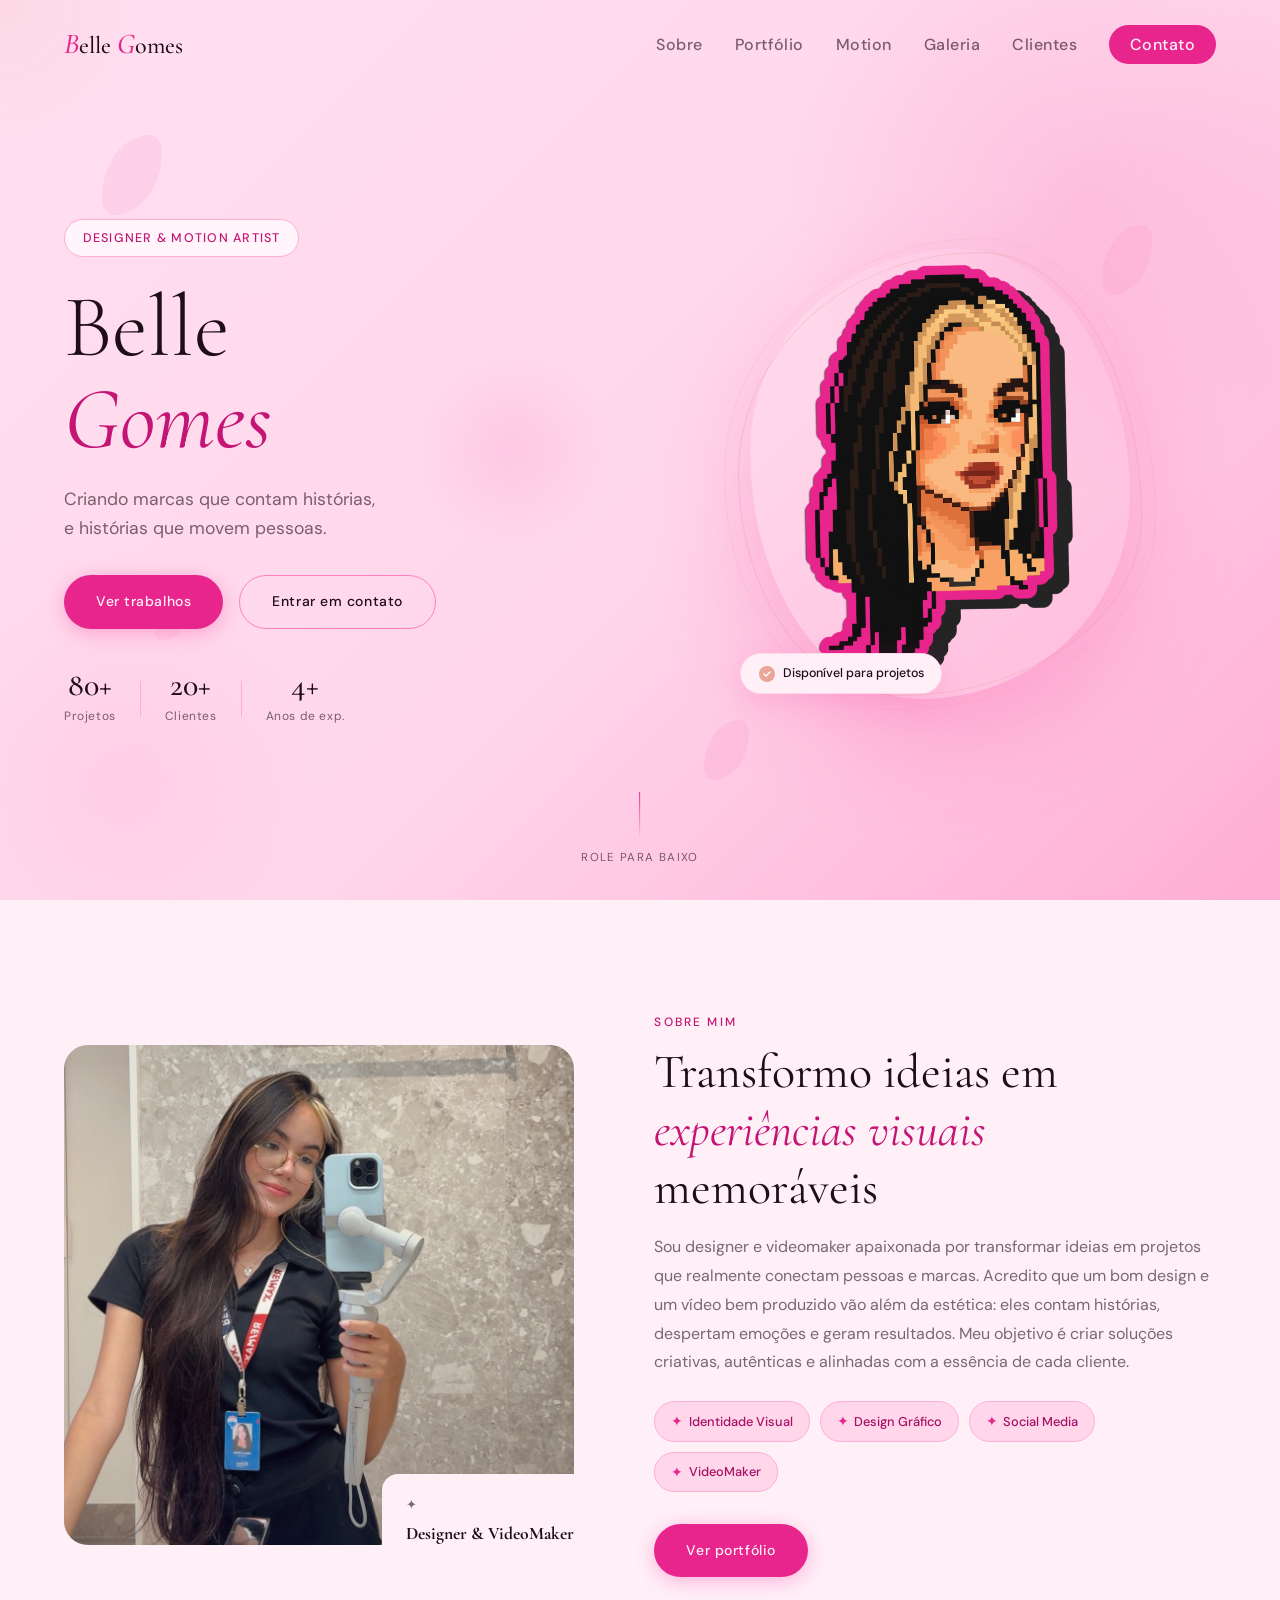
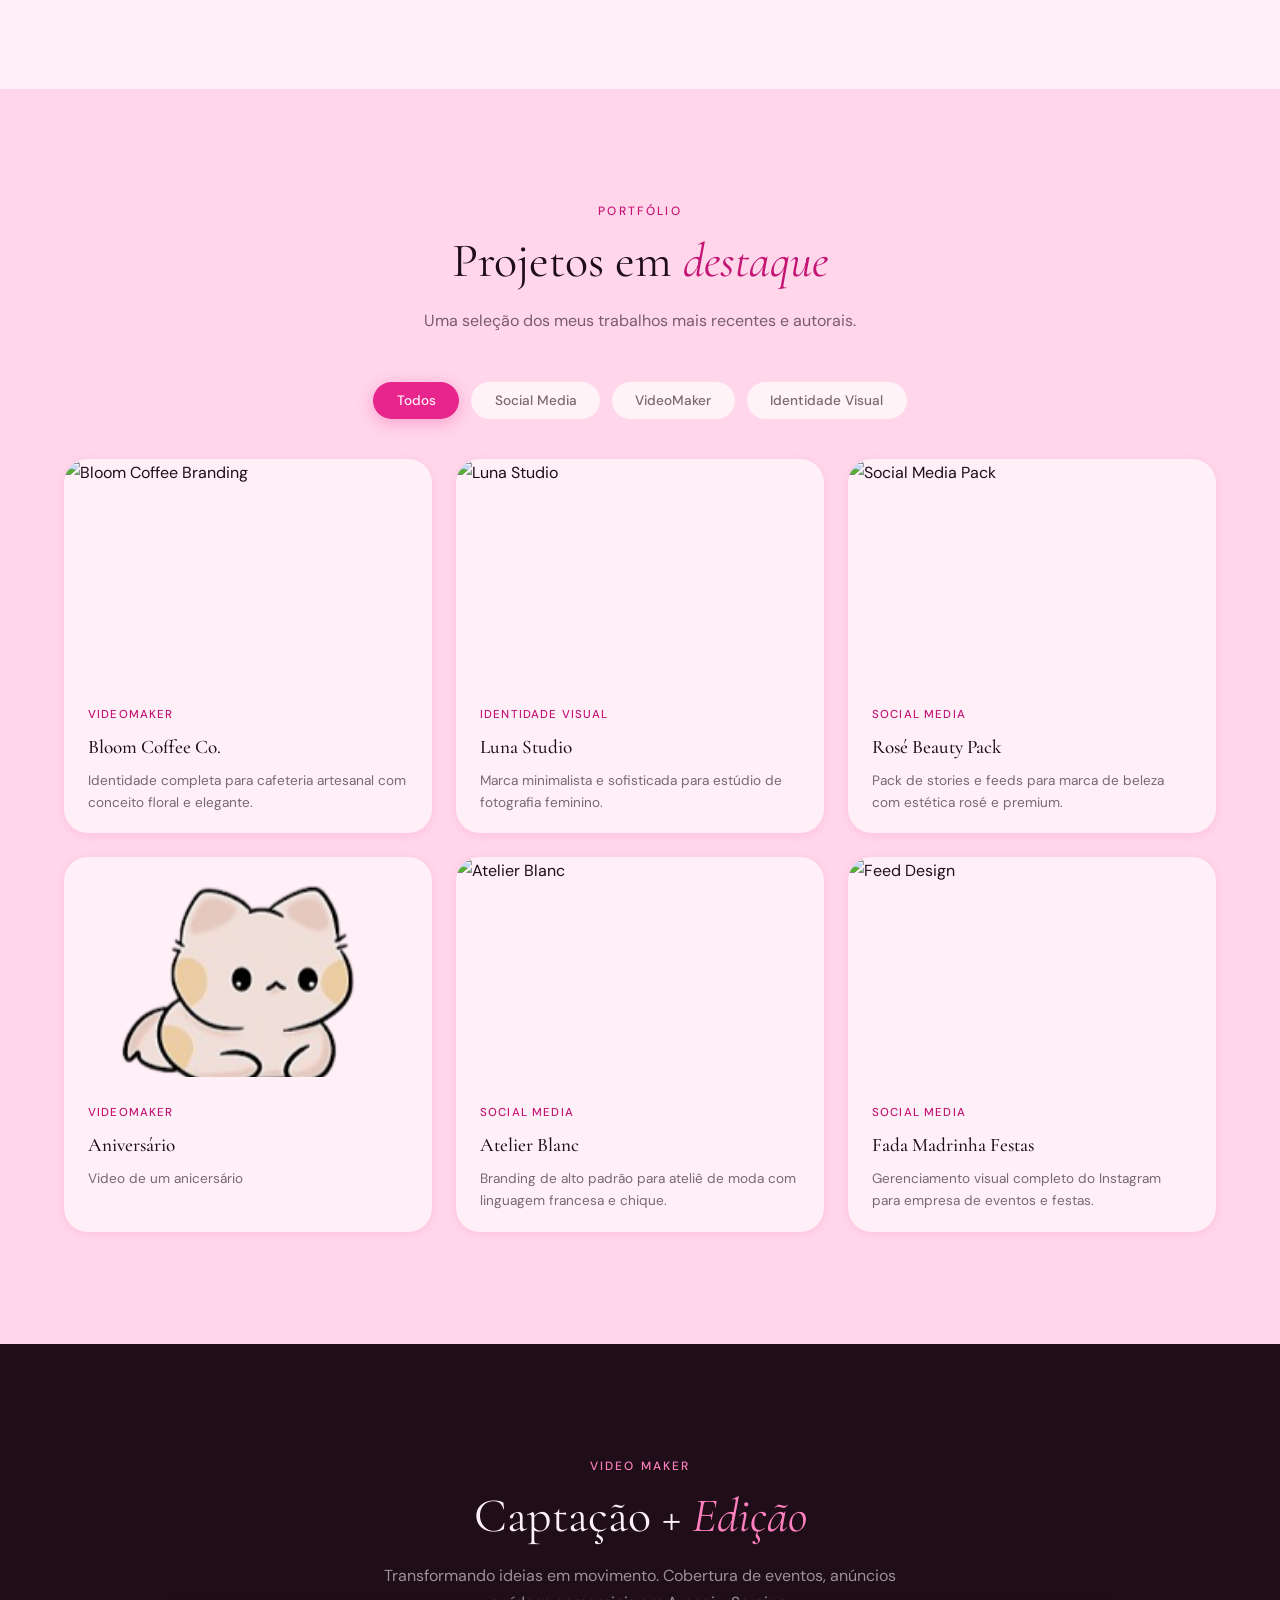
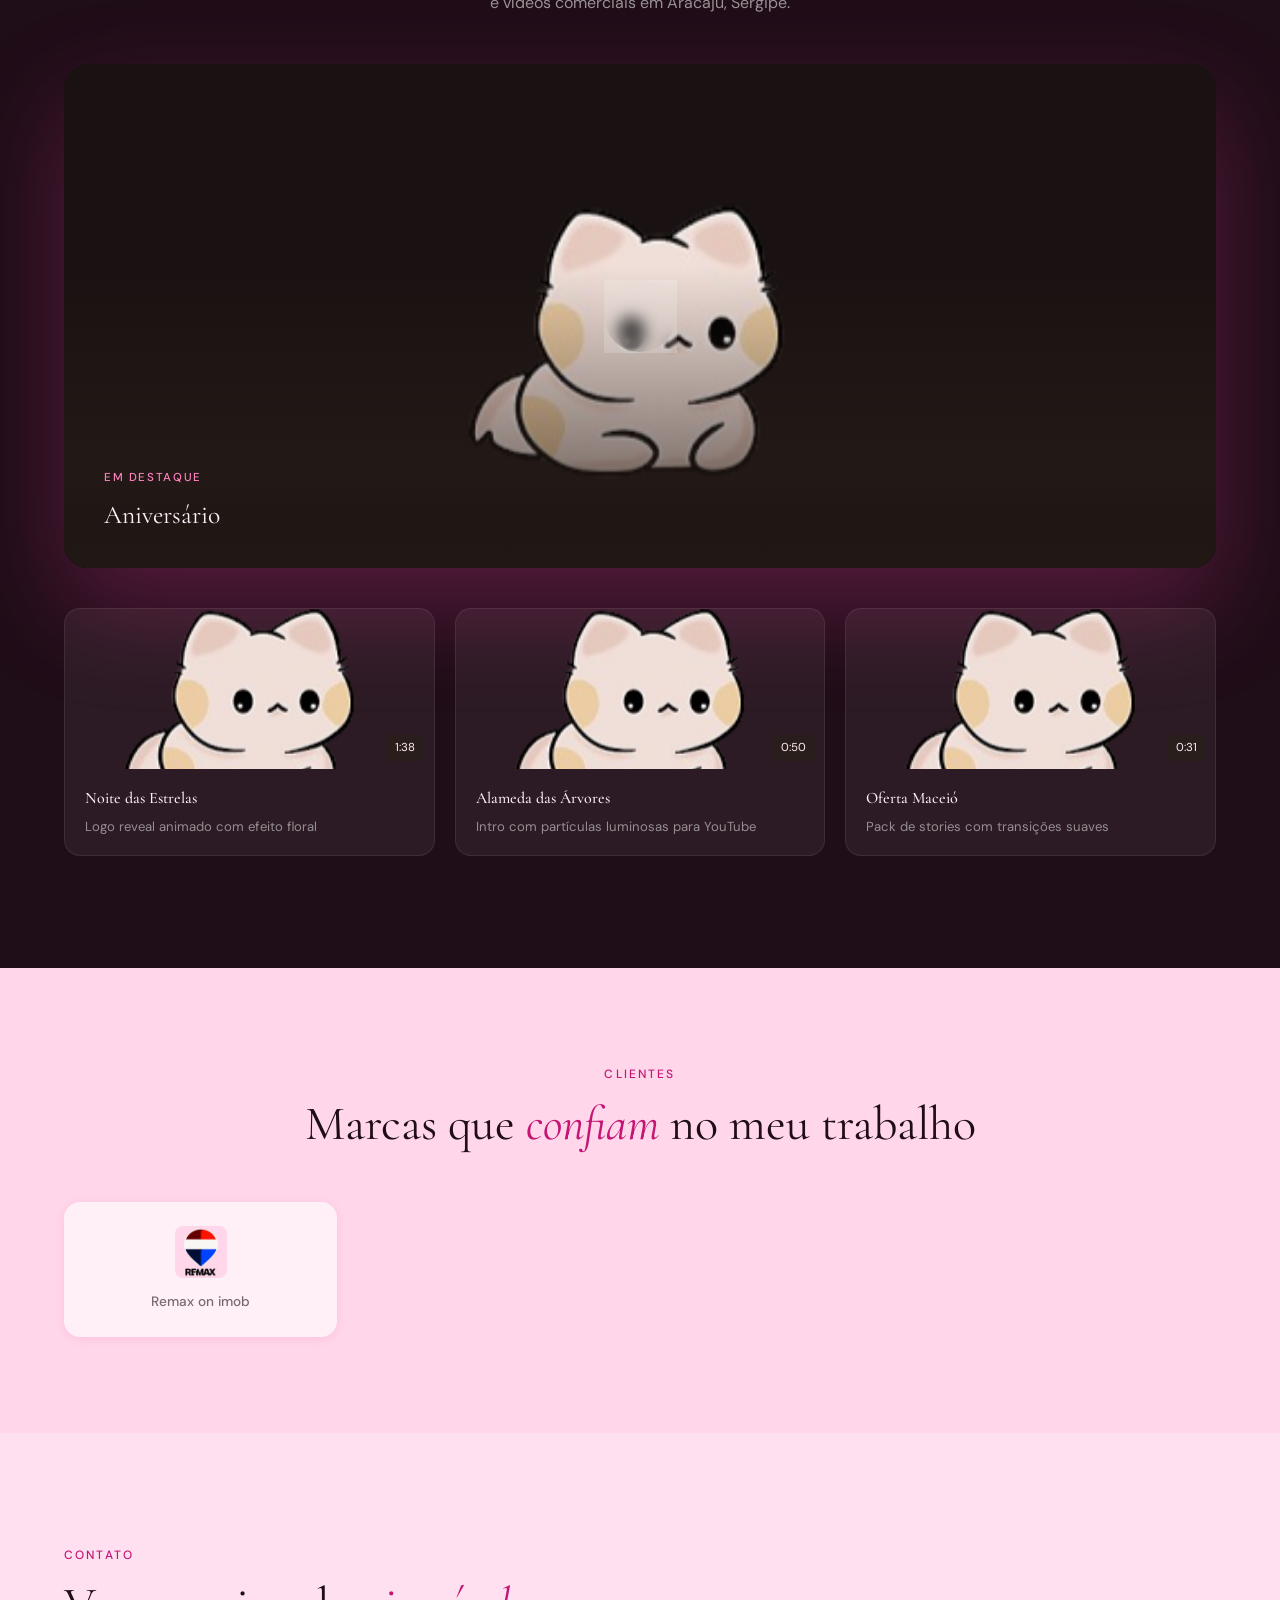
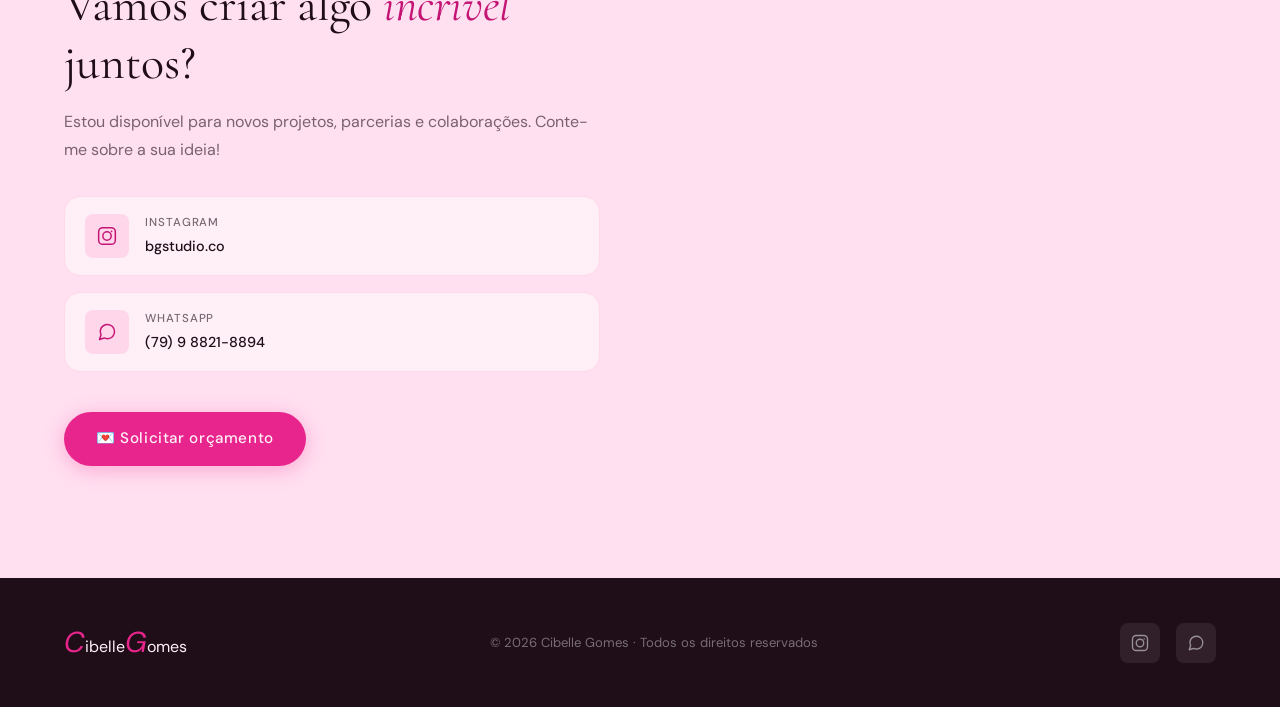
==== BG-Studio-main/index.html @ 20ebee1a "Primeiro commit" ====
<!DOCTYPE html>
<html lang="pt-BR">

<head>
  <meta charset="UTF-8" />
  <meta name="viewport" content="width=device-width, initial-scale=1.0" />
  <title>BG Studio | Design, edição & videomaker</title>
  <link rel="icon" type="image/png" href="imagens/bg.png">
  <link rel="preconnect" href="https://fonts.googleapis.com" />
  <link rel="preconnect" href="https://fonts.gstatic.com" crossorigin />
  <link
    href="https://fonts.googleapis.com/css2?family=Cormorant+Garamond:ital,wght@0,300;0,400;0,500;0,600;1,300;1,400&family=DM+Sans:wght@300;400;500&family=Playfair+Display:ital,wght@0,400;0,700;1,400&display=swap"
    rel="stylesheet" />
  <link rel="stylesheet" href="style.css" />
</head>

<body>

  <!-- ========== NAVIGATION ========== -->
  <nav class="nav" id="nav">
    <a href="#hero" class="nav__logo">
  <span class="logo-v">B</span><span class="logo-rest">elle</span>
  <span class="logo-v">G</span><span class="logo-rest">omes</span>
</a>
    <ul class="nav__links" id="navLinks">
      

<button class="nav__mobile-close" id="navMobileClose">✕</button>

      <li><a href="#sobre" class="nav__link">Sobre</a></li>
      <li><a href="#portfolio" class="nav__link">Portfólio</a></li>
      <li><a href="#videos" class="nav__link">Motion</a></li>
      <li><a href="#galeria" class="nav__link">Galeria</a></li>
      <li><a href="#clientes" class="nav__link">Clientes</a></li>
      <li><a href="#contato" class="nav__link nav__link--cta">Contato</a></li>
    </ul>
    <button class="nav__hamburger" id="hamburger" aria-label="Menu">
      <span></span><span></span><span></span>
    </button>
  </nav>

  <!-- ========== HERO ========== -->
  <section class="hero" id="hero">
    <div class="hero__decor hero__decor--1"></div>
    <div class="hero__decor hero__decor--2"></div>
    <div class="hero__decor hero__decor--3"></div>
    <div class="hero__petals">
      <div class="petal petal--1"></div>
      <div class="petal petal--2"></div>
      <div class="petal petal--3"></div>
      <div class="petal petal--4"></div>
      <div class="petal petal--5"></div>
    </div>

    <div class="hero__content">
      <div class="hero__badge reveal">Designer & Motion Artist</div>
      <h1 class="hero__name reveal">
        <span class="hero__name-first">Belle</span>
        <em class="hero__name-last">Gomes</em>
      </h1>
      <p class="hero__sub reveal">Criando marcas que contam histórias, <br>e histórias que movem pessoas.</p>
      <div class="hero__btns reveal">
        <a href="#portfolio" class="btn btn--primary">Ver trabalhos</a>
        <a href="#contato" class="btn btn--outline">Entrar em contato</a>
      </div>
      <div class="hero__stats reveal">
        <div class="stat">
          <span class="stat__num">80</span>
          <span class="stat__label">Projetos</span>
        </div>
        <div class="stat__divider"></div>
        <div class="stat">
          <span class="stat__num">20</span>
          <span class="stat__label">Clientes</span>
        </div>
        <div class="stat__divider"></div>
        <div class="stat">
          <span class="stat__num">4</span>
          <span class="stat__label">Anos de exp.</span>
        </div>
      </div>
    </div>

    <div class="hero__visual reveal">
      <div class="hero__avatar-wrap">
        <div class="hero__avatar-ring"></div>
        <div class="hero__avatar-ring hero__avatar-ring--2"></div>
        <img src="imagens/bg.png" alt="Cibelle Gomes — Designer" class="hero__avatar" />
        <div class="hero__avatar-badge">
          <svg width="16" height="16" viewBox="0 0 16 16" fill="none">
            <circle cx="8" cy="8" r="8" fill="#e8a598" />
            <path d="M5 8l2 2 4-4" stroke="#fff" stroke-width="1.5" stroke-linecap="round" stroke-linejoin="round" />
          </svg>
          Disponível para projetos
        </div>
      </div>
    </div>

    <a href="#sobre" class="hero__scroll" aria-label="Rolar para baixo">
      <div class="hero__scroll-line"></div>
      <span>Role para baixo</span>
    </a>
  </section>

  <!-- ========== SOBRE ========== -->
  <section class="sobre" id="sobre">
    <div class="container">
      <div class="sobre__grid">
        <div class="sobre__image-col reveal">
          <div class="sobre__img-wrap">
            <img src="imagens/belle_espelho.PNG" 
              class="sobre__img" />
            <div class="sobre__img-card">
              <span class="sobre__img-card-icon">✦</span>
              <strong>Designer & VideoMaker</strong>
            
            </div>
          </div>
        </div>
        <div class="sobre__text-col">
          <div class="section-label reveal">Sobre mim</div>
          <h2 class="section-title reveal">Transformo ideias em <em>experiências visuais</em> memoráveis</h2>
          <p class="sobre__text reveal">Sou designer e videomaker apaixonada por transformar ideias em projetos que realmente conectam pessoas e marcas. Acredito que um bom design e um vídeo bem produzido vão além da estética: eles contam histórias, despertam emoções e geram resultados. Meu objetivo é criar soluções criativas, autênticas e alinhadas com a essência de cada cliente.</p>
          
          <div class="sobre__especialidades reveal">
            <div class="esp-tag"><span>✦</span> Identidade Visual</div>
            <div class="esp-tag"><span>✦</span> Design Gráfico</div>
            <div class="esp-tag"><span>✦</span> Social Media</div>
            <div class="esp-tag"><span>✦</span> VideoMaker</div>
          </div>
          <a href="#portfolio" class="btn btn--primary reveal">Ver portfólio</a>
        </div>
      </div>
    </div>
  </section>

  <!-- ========== PORTFÓLIO ========== -->
  <section class="portfolio" id="portfolio">
    <div class="container">
      <div class="section-header reveal">
        <div class="section-label">Portfólio</div>
        <h2 class="section-title">Projetos em <em>destaque</em></h2>
        <p class="section-sub">Uma seleção dos meus trabalhos mais recentes e autorais.</p>
      </div>

      <div class="portfolio__filters reveal">
        <button class="filter-btn active" data-filter="all">Todos</button>
        <button class="filter-btn" data-filter="social">Social Media</button>
        <button class="filter-btn" data-filter="maker">VideoMaker</button>
        <button class="filter-btn" data-filter="identidade">Identidade Visual</button>
      </div>

      <div class="portfolio__grid" id="portfolioGrid">

        <div class="project-card reveal" data-category="identidade" data-project="0">
          <div class="project-card__img-wrap">
            <img src="título"
              alt="Bloom Coffee Branding" class="project-card__img" />
            <div class="project-card__overlay">
              <button class="project-card__btn">Ver projeto</button>
            </div>
          </div>
          <div class="project-card__info">
            <span class="project-card__cat">VideoMaker</span>
            <h3 class="project-card__title">Bloom Coffee Co.</h3>
            <p class="project-card__desc">Identidade completa para cafeteria artesanal com conceito floral e elegante.
            </p>
          </div>
        </div>

        <div class="project-card reveal" data-category="identidade" data-project="1">
          <div class="project-card__img-wrap">
            <img src="https://images.unsplash.com/photo-1561070791-2526d30994b5?w=600&q=80" alt="Luna Studio"
              class="project-card__img" />
            <div class="project-card__overlay">
              <button class="project-card__btn">Ver projeto</button>
            </div>
          </div>
          <div class="project-card__info">
            <span class="project-card__cat">Identidade Visual</span>
            <h3 class="project-card__title">Luna Studio</h3>
            <p class="project-card__desc">Marca minimalista e sofisticada para estúdio de fotografia feminino.</p>
          </div>
        </div>

        <div class="project-card reveal" data-category="social" data-project="2">
          <div class="project-card__img-wrap">
            <img src="https://images.unsplash.com/photo-1611532736597-de2d4265fba3?w=600&q=80" alt="Social Media Pack"
              class="project-card__img" />
            <div class="project-card__overlay">
              <button class="project-card__btn">Ver projeto</button>
            </div>
          </div>
          <div class="project-card__info">
            <span class="project-card__cat">Social Media</span>
            <h3 class="project-card__title">Rosé Beauty Pack</h3>
            <p class="project-card__desc">Pack de stories e feeds para marca de beleza com estética rosé e premium.</p>
          </div>
        </div>

        <div class="project-card reveal" data-category="maker" data-project="3">
          <div class="project-card__img-wrap">
            <img src="imagens/IconCat.png" alt="Motion Reel"
              class="project-card__img" />
            <div class="project-card__overlay">
              <button class="project-card__btn">Ver projeto</button>
            </div>
          </div>
          <div class="project-card__info">
            <span class="project-card__cat">VideoMaker</span>
            <h3 class="project-card__title">Aniversário</h3>
            <p class="project-card__desc">Video de um anicersário</p>
          </div>
        </div>

        <div class="project-card reveal" data-category="social" data-project="4">
          <div class="project-card__img-wrap">
            <img src="https://images.unsplash.com/photo-1588345921523-c2dcdb7f1dcd?w=600&q=80" alt="Atelier Blanc"
              class="project-card__img" />
            <div class="project-card__overlay">
              <button class="project-card__btn">Ver projeto</button>
            </div>
          </div>
          <div class="project-card__info">
            <span class="project-card__cat">Social Media</span>
            <h3 class="project-card__title">Atelier Blanc</h3>
            <p class="project-card__desc">Branding de alto padrão para ateliê de moda com linguagem francesa e chique.
            </p>
            
          </div>
        </div>

        <div class="project-card reveal" data-category="social" data-project="5">
          <div class="project-card__img-wrap">
            <img src="https://images.unsplash.com/photo-1533750349088-cd871a92f312?w=600&q=80" alt="Feed Design"
              class="project-card__img" />
            <div class="project-card__overlay">
              <button class="project-card__btn">Ver projeto</button>
            </div>
          </div>
          <div class="project-card__info">
            <span class="project-card__cat">Social Media</span>
            <h3 class="project-card__title">Fada Madrinha Festas</h3>
            <p class="project-card__desc">Gerenciamento visual completo do Instagram para empresa de eventos e festas.
            </p>
          </div>
        </div>

      </div>
    </div>
  </section>

  <!-- ========== VÍDEOS / MOTION ========== -->
  <section class="videos" id="videos">
    <div class="container">
      <div class="section-header reveal">
        <div class="section-label">Video Maker</div>
        <h2 class="section-title">Captação + <em>Edição</em></h2>
        <p class="section-sub">Transformando ideias em movimento. Cobertura de eventos, anúncios e vídeos comerciais em Aracaju, Sergipe.</p>
      </div>

      <div class="videos__featured reveal">
        <div class="video-featured__wrap">
          <video class="video-featured__player" id="featuredVideo"
            poster="imagens/IconCat.png" controls preload="none">
            <source src="videos/Aniversário 1 ano.mp4" type="video/mp4" />
          </video>
          <div class="video-featured__overlay" id="featuredOverlay">
            <button class="video-featured__play" id="featuredPlayBtn" aria-label="Play">
              <svg width="28" height="28" viewBox="0 0 28 28" fill="none">
                <path d="M8 6l16 8-16 8V6z" fill="#fff" />
              </svg>
            </button>
            <div class="video-featured__meta">
              <span class="video-featured__label">Em destaque</span>
              <h3 class="video-featured__title">Aniversário</h3>
            </div>
          </div>
        </div>
      </div>

      <div class="videos__grid">
        <div class="video-card reveal" data-video-src="videos/Noite das Estrelas.mp4"
          data-poster="https://images.unsplash.com/photo-1611532736597-de2d4265fba3?w=600&q=80">
          <div class="video-card__thumb">
            <img src="imagens/IconCat.png" alt="Brand Animation" />
            <div class="video-card__play">
              <svg width="20" height="20" viewBox="0 0 20 20" fill="none">
                <path d="M5 4l12 6-12 6V4z" fill="#fff" />
              </svg>
            </div>
            <span class="video-card__duration">1:38</span>
          </div>
          <div class="video-card__info">
            <h4>Noite das Estrelas</h4>
            <p>Logo reveal animado com efeito floral</p>
          </div>
        </div>

        <div class="video-card reveal" data-video-src="./videos/Alameda das Árvores.mp4"
          data-poster="https://images.unsplash.com/photo-1550745165-9bc0b252726f?w=600&q=80">
          <div class="video-card__thumb">
            <img src="imagens/IconCat.png" alt="Particle Intro" />
            <div class="video-card__play">
              <svg width="20" height="20" viewBox="0 0 20 20" fill="none">
                <path d="M5 4l12 6-12 6V4z" fill="#fff" />
              </svg>
            </div>
            <span class="video-card__duration">0:50</span>
          </div>
          <div class="video-card__info">
            <h4>Alameda das Árvores</h4>
            <p>Intro com partículas luminosas para YouTube</p>
          </div>
        </div>

        <div class="video-card reveal" data-video-src="videos/Oferta Maceio.mp4"
          data-poster="https://images.unsplash.com/photo-1536240478700-b869ad10e2d0?w=600&q=80">
          <div class="video-card__thumb">
            <img src="imagens/IconCat.png" alt="Stories Animados" />
            <div class="video-card__play">
              <svg width="20" height="20" viewBox="0 0 20 20" fill="none">
                <path d="M5 4l12 6-12 6V4z" fill="#fff" />
              </svg>
            </div>
            <span class="video-card__duration">0:31</span>
          </div>
          <div class="video-card__info">
            <h4>Oferta Maceió</h4>
            <p>Pack de stories com transições suaves</p>
          </div>
        </div>
      </div>
    </div>
  </section>

  <!-- ========== CLIENTES ========== -->
  <section class="clientes" id="clientes">
    <div class="container">
      <div class="section-header reveal">
        <div class="section-label">Clientes</div>
        <h2 class="section-title">Marcas que <em>confiam</em> no meu trabalho</h2>
      </div>
      <div class="clientes__grid reveal">
        <div class="cliente-card">
          <div class="cliente-card__icon"><img src="imagens/remaxIcon (1).png"></div>
          <span>Remax on imob</span>
        </div>

      </div>
    </div>
    </div>
  </section>

  <!-- ========== CONTATO ========== -->
  <section class="contato" id="contato">
    <div class="container">
      <div class="contato__inner">
        <div class="contato__left reveal">
          <div class="section-label">Contato</div>
          <h2 class="section-title">Vamos criar algo <em>incrível</em> juntos?</h2>
          <p class="contato__sub">Estou disponível para novos projetos, parcerias e colaborações. Conte-me sobre a sua
            ideia!</p>
          <div class="contato__links">
            <a href="https://instagram.com/bgstudio.co" class="contato__link" target="_blank" rel="noopener">
              <div class="contato__link-icon">
                <svg width="20" height="20" viewBox="0 0 24 24" fill="none">
                  <rect x="2" y="2" width="20" height="20" rx="5" stroke="currentColor" stroke-width="1.8" />
                  <circle cx="12" cy="12" r="5" stroke="currentColor" stroke-width="1.8" />
                  <circle cx="17.5" cy="6.5" r="1" fill="currentColor" />
                </svg>
              </div>
              <div>
                <span class="contato__link-label">Instagram</span>
                <span class="contato__link-val">bgstudio.co</span>
              </div>
            </a>
           
            <a href="https://wa.me/5579988218894?text=Ol%C3%A1%20Belle!%20Gostaria%20de%20solicitar%20um%20or%C3%A7amento." class="contato__link" target="_blank" rel="noopener">
              <div class="contato__link-icon">
                <svg width="20" height="20" viewBox="0 0 24 24" fill="none">
                  <path
                    d="M21 11.5a8.38 8.38 0 01-.9 3.8 8.5 8.5 0 01-7.6 4.7 8.38 8.38 0 01-3.8-.9L3 21l1.9-5.7a8.38 8.38 0 01-.9-3.8 8.5 8.5 0 014.7-7.6 8.38 8.38 0 013.8-.9h.5a8.48 8.48 0 018 8v.5z"
                    stroke="currentColor" stroke-width="1.8" stroke-linecap="round" stroke-linejoin="round" />
                </svg>
              </div>
              <div>
                <span class="contato__link-label">WhatsApp</span>
                <span class="contato__link-val">(79) 9 8821-8894</span>
              </div>
            </a>
          </div>
          <a href="https://wa.me/5579988218894?text=Ol%C3%A1%20Belle!%20Gostaria%20de%20solicitar%20um%20or%C3%A7amento."
            class="btn btn--primary contato__orcamento" target="_blank" rel="noopener">
            💌 Solicitar orçamento
          </a>
        </div>
        <div class="contato__right reveal">
          
      </div>
    </div>
  </section>

  <!-- ========== FOOTER ========== -->
  <footer class="footer">
    <div class="container">
      <div class="footer__inner">
        <div class="footer__logo">
          <span class="logo-v">C</span><span class="logo-rest">ibelle</span><span class="logo-v">G</span><span
            class="logo-rest">omes</span>
        </div>
        <p class="footer__copy">© 2026 Cibelle Gomes · Todos os direitos reservados</p>
        <div class="footer__socials">
          <a href="https://instagram.com/bgstudio.co" class="footer__social" target="_blank" aria-label="Instagram">
            <svg width="18" height="18" viewBox="0 0 24 24" fill="none">
              <rect x="2" y="2" width="20" height="20" rx="5" stroke="currentColor" stroke-width="1.8" />
              <circle cx="12" cy="12" r="5" stroke="currentColor" stroke-width="1.8" />
              <circle cx="17.5" cy="6.5" r="1" fill="currentColor" />
            </svg>
          </a>

          <a href="https://wa.me/5579988218894" class="footer__social" target="_blank" aria-label="WhatsApp">
            <svg width="18" height="18" viewBox="0 0 24 24" fill="none">
              <path
                d="M21 11.5a8.38 8.38 0 01-.9 3.8 8.5 8.5 0 01-7.6 4.7 8.38 8.38 0 01-3.8-.9L3 21l1.9-5.7a8.38 8.38 0 01-.9-3.8 8.5 8.5 0 014.7-7.6 8.38 8.38 0 013.8-.9h.5a8.48 8.48 0 018 8v.5z"
                stroke="currentColor" stroke-width="1.8" stroke-linecap="round" stroke-linejoin="round" />
            </svg>
          </a>
        </div>
      </div>
    </div>
  </footer>

  <!-- ========== BACK TO TOP ========== -->
  <button class="back-to-top" id="backToTop" aria-label="Voltar ao topo">
    <svg width="20" height="20" viewBox="0 0 20 20" fill="none">
      <path d="M10 16V4M10 4L5 9M10 4l5 5" stroke="currentColor" stroke-width="1.8" stroke-linecap="round"
        stroke-linejoin="round" />
    </svg>
  </button>

  <!-- ========== MODAL PROJETO ========== -->
  <div class="modal" id="projectModal">
    <div class="modal__backdrop" id="modalBackdrop"></div>
    <div class="modal__box">
      <button class="modal__close" id="modalClose" aria-label="Fechar">✕</button>
      <div class="modal__img-wrap">
        <!-- mídia inserida via JS: imagem ou vídeo dependendo do projeto -->
      </div>
      <div class="modal__content">
        <span class="modal__cat" id="modalCat"></span>
        <h3 class="modal__title" id="modalTitle"></h3>
        <p class="modal__desc" id="modalDesc"></p>
        <div class="modal__meta" id="modalMeta"></div>
      </div>
    </div>
  </div>

  <!-- ========== LIGHTBOX GALERIA ========== -->
  <div class="lightbox" id="lightbox">
    <div class="lightbox__backdrop" id="lightboxBackdrop"></div>
    <button class="lightbox__close" id="lightboxClose" aria-label="Fechar">✕</button>
    <button class="lightbox__prev" id="lightboxPrev" aria-label="Anterior">‹</button>
    <button class="lightbox__next" id="lightboxNext" aria-label="Próximo">›</button>
    <div class="lightbox__img-wrap">
      <img src="" alt="" id="lightboxImg" class="lightbox__img" />
    </div>
  </div>

  <!-- ========== MODAL VÍDEO ========== -->
  <div class="video-modal" id="videoModal">
    <div class="video-modal__backdrop" id="videoModalBackdrop"></div>
    <div class="video-modal__box">
      <button class="video-modal__close" id="videoModalClose" aria-label="Fechar">✕</button>
      <video id="videoModalPlayer" controls class="video-modal__player">
        <source src="" type="video/mp4" />
      </video>
    </div>
  </div>

  <script src="script.js"></script>
</body>

</html>
---- BG-Studio-main/style.css ----
/* =============================================
   Cibelle Gomes — PORTFOLIO CSS
   Designer Gráfica & Motion Designer
   ============================================= */

/* ---------- RESET & BASE ---------- */
*, *::before, *::after { box-sizing: border-box; margin: 0; padding: 0; }

:root {
  --rose-50:  #fff0f6;
  --rose-100: #ffd6ea;
  --rose-200: #ffadd5;
  --rose-300: #ff80bf;
  --rose-400: #e8258c;
  --rose-500: #c41575;
  --rose-600: #a80f63;
  --blush:    #ffd6ea;
  --blush-2:  #ffadd5;
  --cream:    #ffe0f0;
  --white:    #fff0f8;
  --ink:      #1f0d18;
  --ink-60:   rgba(31,13,24,.6);
  --ink-30:   rgba(31,13,24,.3);
  --gold:     #f540a0;

  --ff-display: 'Cormorant Garamond', Georgia, serif;
  --ff-heading: 'Playfair Display', Georgia, serif;
  --ff-body:    'DM Sans', sans-serif;

  --radius-sm:  8px;
  --radius-md:  16px;
  --radius-lg:  24px;
  --radius-xl:  40px;
  --radius-full: 9999px;

  --shadow-sm:  0 2px 8px rgba(245,64,160,.12);
  --shadow-md:  0 8px 32px rgba(245,64,160,.18);
  --shadow-lg:  0 24px 64px rgba(245,64,160,.22);
  --shadow-xl:  0 40px 100px rgba(245,64,160,.26);

  --transition: .35s cubic-bezier(.4,0,.2,1);
  --transition-slow: .6s cubic-bezier(.4,0,.2,1);
}

html { scroll-behavior: smooth; }

body {
  font-family: var(--ff-body);
  background: var(--cream);
  color: var(--ink);
  line-height: 1.7;
  overflow-x: hidden;
  cursor: default;
}

img { display: block; max-width: 100%; height: auto; }

a { text-decoration: none; color: inherit; }

button { cursor: pointer; font-family: var(--ff-body); border: none; background: none; }

.container {
  width: 90%;
  max-width: 1200px;
  margin: 0 auto;
}

/* ---------- TYPOGRAPHY ---------- */
.section-label {
  font-family: var(--ff-body);
  font-size: .75rem;
  font-weight: 500;
  letter-spacing: .18em;
  text-transform: uppercase;
  color: var(--rose-500);
  margin-bottom: .75rem;
}

.section-title {
  font-family: var(--ff-display);
  font-size: clamp(2rem, 4vw, 3rem);
  font-weight: 400;
  line-height: 1.2;
  color: var(--ink);
  margin-bottom: 1rem;
}

.section-title em {
  font-style: italic;
  color: var(--rose-500);
}

.section-sub {
  font-size: 1rem;
  color: var(--ink-60);
  max-width: 520px;
}

.section-header {
  text-align: center;
  margin-bottom: 3rem;
}

.section-header .section-sub {
  margin: 0 auto;
}

/* ---------- BUTTONS ---------- */
.btn {
  display: inline-flex;
  align-items: center;
  gap: .5rem;
  padding: .9rem 2rem;
  border-radius: var(--radius-full);
  font-family: var(--ff-body);
  font-size: .875rem;
  font-weight: 500;
  letter-spacing: .04em;
  transition: var(--transition);
  position: relative;
  overflow: hidden;
}

.btn--primary {
  background: var(--rose-400);
  color: var(--white);
  box-shadow: 0 4px 20px rgba(245,64,160,.35);
}

.btn--primary:hover {
  background: var(--rose-500);
  box-shadow: 0 8px 32px rgba(245,64,160,.45);
  transform: translateY(-2px);
}

.btn--outline {
  background: transparent;
  color: var(--ink);
  border: 1.5px solid var(--rose-300);
}

.btn--outline:hover {
  background: var(--rose-50);
  border-color: var(--rose-400);
  transform: translateY(-2px);
}

/* ---------- SCROLL REVEAL ---------- */
.reveal {
  opacity: 0;
  transform: translateY(32px);
  transition: opacity .7s ease, transform .7s ease;
}

.reveal.visible {
  opacity: 1;
  transform: none;
}

/* ---------- NAV ---------- */
.nav {
  position: fixed;
  top: 0; left: 0; right: 0;
  z-index: 1000;
  display: flex;
  align-items: center;
  justify-content: space-between;
  padding: 1.25rem 5%;
  transition: background var(--transition), box-shadow var(--transition);
}

.nav.scrolled {
  background: rgba(255,250,248,.92);
  backdrop-filter: blur(16px);
  box-shadow: 0 2px 24px rgba(200,130,100,.1);

  width: 100%;
  left: 0;
  right: 0;
}

.nav__logo {
  font-family: var(--ff-display);
  font-size: 1.5rem;
  font-weight: 500;
  color: var(--ink);
  cursor: pointer;
  transition: var(--transition);
}

.logo-v {
  color: var(--rose-400);
  font-style: italic;
  font-size: 1.8rem;
}

.nav__links {
  display: flex;
  align-items: center;
  gap: 2rem;
  list-style: none;
}

.nav__link {
  font-size: 1rem;
  font-weight: 500;
  color: var(--ink-60);
  letter-spacing: .03em;
  transition: color var(--transition);
  position: relative;
}

.nav__link::after {
  content: '';
  position: absolute;
  bottom: -2px; left: 0;
  width: 0; height: 1.5px;
  background: var(--rose-400);
  transition: width var(--transition);
}

.nav__link:hover { color: var(--ink); }
.nav__link:hover::after { width: 100%; }

.nav__link--cta {
  background: var(--rose-400);
  color: var(--white) !important;
  padding: .55rem 1.3rem;
  border-radius: var(--radius-full);
  transition: var(--transition);
}

.nav__link--cta::after { display: none; }
.nav__link--cta:hover { background: var(--rose-500); transform: translateY(-1px); }

.nav__hamburger {
  display: none;
  flex-direction: column;
  gap: 5px;
  padding: 4px;
}

.nav__hamburger span {
  display: block;
  width: 24px; height: 1.5px;
  background: var(--ink);
  transition: var(--transition);
  border-radius: 2px;
}

/* ---------- HERO ---------- */
.hero {
  min-height: 100dvh;
  display: grid;
  grid-template-columns: 1fr 1fr;
  align-items: center;
  position: relative;
  overflow: hidden;
  padding: 7rem 5% 4rem;
  gap: 3rem;
  background: linear-gradient(135deg, #ffe0f0 0%, #ffd6ea 55%, #ffadd5 100%);
}

.hero__decor {
  position: absolute;
  border-radius: 50%;
  pointer-events: none;
}

.hero__decor--1 {
  width: 600px; height: 600px;
  background: radial-gradient(circle, rgba(245,64,160,.14) 0%, transparent 70%);
  top: -100px; right: -100px;
}

.hero__decor--2 {
  width: 400px; height: 400px;
  background: radial-gradient(circle, rgba(255,128,191,.12) 0%, transparent 70%);
  bottom: -80px; left: -80px;
}

.hero__decor--3 {
  width: 200px; height: 200px;
  background: radial-gradient(circle, rgba(245,64,160,.10) 0%, transparent 70%);
  top: 50%; left: 40%;
  transform: translate(-50%,-50%);
}

.hero__petals { position: absolute; inset: 0; pointer-events: none; overflow: hidden; }

.petal {
  position: absolute;
  border-radius: 80% 20% 80% 20%;
  opacity: .5;
  animation: float 8s ease-in-out infinite;
}

.petal--1 { width: 60px; height: 80px; background: rgba(245,64,160,.18); top: 15%; left: 8%; animation-delay: 0s; }
.petal--2 { width: 40px; height: 55px; background: rgba(255,128,191,.22); top: 65%; left: 12%; animation-delay: 1.5s; }
.petal--3 { width: 50px; height: 70px; background: rgba(245,64,160,.15); top: 25%; right: 10%; animation-delay: 3s; }
.petal--4 { width: 35px; height: 48px; background: rgba(255,173,213,.2); bottom: 20%; right: 15%; animation-delay: 2s; }
.petal--5 { width: 45px; height: 60px; background: rgba(245,64,160,.18); top: 80%; left: 55%; animation-delay: 4s; }

@keyframes float {
  0%, 100% { transform: translateY(0) rotate(0deg); }
  50% { transform: translateY(-18px) rotate(8deg); }
}

.hero__content {
  position: relative;
  z-index: 1;
}

.hero__badge {
  display: inline-flex;
  align-items: center;
  gap: .5rem;
  background: rgba(255,255,255,.7);
  backdrop-filter: blur(8px);
  border: 1px solid var(--rose-200);
  padding: .45rem 1.1rem;
  border-radius: var(--radius-full);
  font-size: .78rem;
  font-weight: 500;
  letter-spacing: .1em;
  text-transform: uppercase;
  color: var(--rose-500);
  margin-bottom: 1.5rem;
}

.hero__name {
  font-family: var(--ff-display);
  font-size: clamp(3.2rem, 7vw, 5.5rem);
  font-weight: 300;
  line-height: 1.05;
  color: var(--ink);
  margin-bottom: 1.2rem;
}

.hero__name-first { display: block; }

.hero__name-last {
  display: block;
  font-style: italic;
  color: var(--rose-500);
  font-weight: 400;
}

.hero__sub {
  font-size: 1.1rem;
  color: var(--ink-60);
  line-height: 1.65;
  margin-bottom: 2rem;
}

.hero__btns {
  display: flex;
  gap: 1rem;
  flex-wrap: wrap;
  margin-bottom: 2.5rem;
}

.hero__stats {
  display: flex;
  align-items: center;
  gap: 1.5rem;
}

.stat { text-align: center; }

.stat__num {
  display: block;
  font-family: var(--ff-display);
  font-size: 2rem;
  font-weight: 500;
  color: var(--ink);
  line-height: 1;
}

.stat__label {
  font-size: .75rem;
  color: var(--ink-60);
  letter-spacing: .05em;
}

.stat__divider {
  width: 1px;
  height: 36px;
  background: var(--rose-200);
}

/* HERO VISUAL */
.hero__visual {
  position: relative;
  z-index: 1;
  display: flex;
  justify-content: center;
}

.hero__avatar-wrap {
  position: relative;
  width: 380px;
  height: 420px;
  display: flex;
  align-items: center;
  justify-content: center;
}

.hero__avatar-ring {
  position: absolute;
  inset: -12px;
  border-radius: 60% 40% 60% 40% / 50% 60% 40% 50%;
  border: 1.5px solid rgba(232,165,152,.35);
  animation: morph 10s ease-in-out infinite;
}

.hero__avatar-ring--2 {
  inset: -26px;
  border-color: rgba(245,166,166,.2);
  animation-delay: -5s;
  animation-direction: reverse;
}

@keyframes morph {
  0%, 100% { border-radius: 60% 40% 60% 40% / 50% 60% 40% 50%; }
  25% { border-radius: 40% 60% 40% 60% / 60% 40% 60% 40%; }
  50% { border-radius: 50% 50% 40% 60% / 40% 50% 60% 50%; }
  75% { border-radius: 60% 40% 55% 45% / 55% 60% 40% 45%; }
}

.hero__avatar {
  width: 380px;
  height: 450px;
  object-fit: cover;
  border-radius: 55% 45% 55% 45% / 45% 55% 45% 55%;
  animation: morph 10s ease-in-out infinite;
  box-shadow: var(--shadow-xl);
  position: relative;
  z-index: 1;
}

.hero__avatar-badge {
  position: absolute;
  bottom: -10px; left: -10px;
  background: var(--white);
  border: 1px solid var(--rose-100);
  border-radius: var(--radius-full);
  padding: .55rem 1.1rem;
  font-size: .78rem;
  font-weight: 500;
  color: var(--ink);
  display: flex;
  align-items: center;
  gap: .5rem;
  box-shadow: var(--shadow-md);
  z-index: 2;
  white-space: nowrap;
}

/* HERO SCROLL */
.hero__scroll {
  position: absolute;
  bottom: 2rem; left: 50%;
  transform: translateX(-50%);
  display: flex;
  flex-direction: column;
  align-items: center;
  gap: .5rem;
  z-index: 1;
}

.hero__scroll-line {
  width: 1px;
  height: 48px;
  background: linear-gradient(to bottom, var(--rose-400), transparent);
  animation: scrollPulse 2s ease-in-out infinite;
}

.hero__scroll span {
  font-size: .72rem;
  letter-spacing: .12em;
  text-transform: uppercase;
  color: var(--ink-60);
}

@keyframes scrollPulse {
  0%, 100% { opacity: .5; height: 48px; }
  50% { opacity: 1; height: 64px; }
}

/* ---------- SOBRE ---------- */
.sobre {
  padding: 7rem 0;
  background: var(--white);
}

.sobre__grid {
  display: grid;
  grid-template-columns: 1fr 1.1fr;
  gap: 5rem;
  align-items: center;
}

.sobre__img-wrap {
  position: relative;
}

.sobre__img {
  width: 100%;
  height: 500px;
  object-fit: cover;
  border-radius: var(--radius-lg);
  box-shadow: var(--shadow-1g);
}

.sobre__img-card {
  position: absolute;
  bottom: -1.5rem; right: -1.5rem;
  background: var(--white);
  border-radius: var(--radius-md);
  padding: 1.25rem 1.5rem;
  box-shadow: var(--shadow-1g);
  display: flex;
  flex-direction: column;
  gap: .2rem;
}

.sobre__img-card-icon {
  font-size: 1.2rem;
  color: var(--rose-400);
}

.sobre__img-card strong {
  font-family: var(--ff-display);
  font-size: 1.1rem;
  color: var(--ink);
}

.sobre__img-card span {
  font-size: .8rem;
  color: var(--ink-60);
}

.sobre__text-col .section-title { margin-top: .5rem; }

.sobre__text {
  color: var(--ink-60);
  margin-bottom: 1rem;
  line-height: 1.8;
}

.sobre__especialidades {
  display: flex;
  flex-wrap: wrap;
  gap: .6rem;
  margin: 1.5rem 0 2rem;
}

.esp-tag {
  display: flex;
  align-items: center;
  gap: .35rem;
  background: var(--blush);
  border: 1px solid var(--rose-200);
  border-radius: var(--radius-full);
  padding: .45rem 1rem;
  font-size: .8rem;
  font-weight: 500;
  color: var(--rose-600);
  transition: var(--transition);
}

.esp-tag:hover {
  background: var(--rose-100);
  transform: translateY(-2px);
}

.esp-tag span { color: var(--rose-400); font-size: .9rem; }

/* ---------- PORTFOLIO ---------- */
.portfolio {
  padding: 7rem 0;
  background: var(--blush);
}

.portfolio__filters {
  display: flex;
  gap: .75rem;
  flex-wrap: wrap;
  justify-content: center;
  margin-bottom: 2.5rem;
}

.filter-btn {
  padding: .55rem 1.4rem;
  border-radius: var(--radius-full);
  font-size: .85rem;
  font-weight: 500;
  color: var(--ink-60);
  background: rgba(255,255,255,.7);
  border: 1.5px solid transparent;
  transition: var(--transition);
}

.filter-btn:hover {
  background: var(--white);
  color: var(--ink);
  border-color: var(--rose-200);
}

.filter-btn.active {
  background: var(--rose-400);
  color: var(--white);
  box-shadow: 0 4px 16px rgba(245,64,160,.35);
}

.portfolio__grid {
  display: grid;
  grid-template-columns: repeat(3, 1fr);
  gap: 1.5rem;
}

.project-card {
  background: var(--white);
  border-radius: var(--radius-lg);
  overflow: hidden;
  box-shadow: var(--shadow-sm);
  transition: var(--transition);
  cursor: pointer;
}

.project-card:hover {
  box-shadow: var(--shadow-lg);
  transform: translateY(-6px);
}

.project-card__img-wrap {
  position: relative;
  overflow: hidden;
  height: 220px;
}

.project-card__img {
  width: 100%;
  height: 100%;
  object-fit: cover;
  transition: transform var(--transition-slow);
}

.project-card:hover .project-card__img {
  transform: scale(1.06);
}

.project-card__overlay {
  position: absolute;
  inset: 0;
  background: rgba(42,31,26,.45);
  display: flex;
  align-items: center;
  justify-content: center;
  opacity: 0;
  transition: var(--transition);
}

.project-card:hover .project-card__overlay {
  opacity: 1;
}

.project-card__btn {
  background: var(--white);
  color: var(--ink);
  padding: .65rem 1.6rem;
  border-radius: var(--radius-full);
  font-size: .85rem;
  font-weight: 500;
  transition: var(--transition);
  transform: translateY(8px);
}

.project-card:hover .project-card__btn {
  transform: none;
}

.project-card__btn:hover {
  background: var(--rose-400);
  color: var(--white);
}

.project-card__motion-badge {
  position: absolute;
  top: .75rem; right: .75rem;
  background: rgba(42,31,26,.65);
  color: var(--white);
  padding: .3rem .75rem;
  border-radius: var(--radius-full);
  font-size: .75rem;
  font-weight: 500;
}

.project-card__info {
  padding: 1.25rem 1.5rem;
}

.project-card__cat {
  display: inline-block;
  font-size: .72rem;
  font-weight: 500;
  letter-spacing: .1em;
  text-transform: uppercase;
  color: var(--rose-500);
  margin-bottom: .4rem;
}

.project-card__title {
  font-family: var(--ff-display);
  font-size: 1.2rem;
  font-weight: 500;
  color: var(--ink);
  margin-bottom: .4rem;
}

.project-card__desc {
  font-size: .85rem;
  color: var(--ink-60);
  line-height: 1.6;
}

.project-card.hidden {
  display: none;
}

/* ---------- VÍDEOS ---------- */
.videos {
  padding: 7rem 0;
  background: var(--ink);
  color: var(--white);
}

.videos .section-label { color: var(--rose-300); }
.videos .section-title { color: var(--white); }
.videos .section-title em { color: var(--rose-300); }
.videos .section-sub { color: rgba(255,255,255,.55); }

.videos__featured {
  margin-bottom: 2.5rem;
}

.video-featured__wrap {
  position: relative;
  border-radius: var(--radius-lg);
  overflow: hidden;
  aspect-ratio: 16/7;
  background: #1a1212;
  box-shadow: var(--shadow-xl);
}

.video-featured__player {
  width: 100%;
  height: 100%;
  object-fit: contain;
  display: block;
}

.video-featured__overlay {
  position: absolute;
  inset: 0;
  display: flex;
  align-items: flex-end;
  justify-content: space-between;
  padding: 2rem 2.5rem;
  background: linear-gradient(to top, rgba(42,31,26,.8) 0%, transparent 60%);
  transition: var(--transition);
}

.video-featured__overlay.hidden { opacity: 0; pointer-events: none; }

.video-featured__play {
  position: absolute;
  top: 50%; left: 50%;
  transform: translate(-50%, -50%);
  width: 72px; height: 72px;
  border-radius: 50%;
  background: rgba(255,255,255,.18);
  backdrop-filter: blur(8px);
  border: 1.5px solid rgba(255,255,255,.35);
  display: flex;
  align-items: center;
  justify-content: center;
  transition: var(--transition);
}

.video-featured__play:hover {
  background: var(--rose-400);
  border-color: var(--rose-400);
  transform: translate(-50%, -50%) scale(1.08);
}

.video-featured__meta {
  display: flex;
  flex-direction: column;
  gap: .3rem;
}

.video-featured__label {
  font-size: .72rem;
  letter-spacing: .14em;
  text-transform: uppercase;
  color: var(--rose-300);
  font-weight: 500;
}

.video-featured__title {
  font-family: var(--ff-display);
  font-size: 1.6rem;
  font-weight: 400;
  color: var(--white);
}

.videos__grid {
  display: grid;
  grid-template-columns: repeat(3, 1fr);
  gap: 1.25rem;
}

.video-card {
  background: rgba(255,255,255,.06);
  border: 1px solid rgba(255,255,255,.08);
  border-radius: var(--radius-md);
  overflow: hidden;
  cursor: pointer;
  transition: var(--transition);
}

.video-card:hover {
  background: rgba(255,255,255,.1);
  border-color: rgba(232,165,152,.3);
  transform: translateY(-4px);
}

.video-card__thumb {
  position: relative;
  height: 160px;
  overflow: hidden;
}

.video-card__thumb img {
  width: 100%;
  height: 100%;
  object-fit: cover;
  transition: transform var(--transition-slow);
}

.video-card:hover .video-card__thumb img {
  transform: scale(1.05);
}

.video-card__play {
  position: absolute;
  inset: 0;
  display: flex;
  align-items: center;
  justify-content: center;
  background: rgba(42,31,26,.4);
  opacity: 0;
  transition: var(--transition);
}

.video-card:hover .video-card__play {
  opacity: 1;
}

.video-card__play svg { filter: drop-shadow(0 0 8px rgba(232,165,152,.8)); }

.video-card__duration {
  position: absolute;
  bottom: .5rem; right: .6rem;
  background: rgba(42,31,26,.75);
  color: var(--white);
  font-size: .72rem;
  padding: .2rem .55rem;
  border-radius: 4px;
}

.video-card__info {
  padding: 1rem 1.25rem;
}

.video-card__info h4 {
  font-family: var(--ff-display);
  font-size: 1rem;
  font-weight: 500;
  color: var(--white);
  margin-bottom: .25rem;
}

.video-card__info p {
  font-size: .82rem;
  color: rgba(255,255,255,.5);
}

/* ---------- GALERIA ---------- */
.galeria {
  padding: 7rem 0;
  background: var(--white);
}

.galeria__grid {
  display: grid;
  grid-template-columns: repeat(3, 1fr);
  grid-template-rows: auto auto;
  gap: 1rem;
}

.galeria__item {
  position: relative;
  border-radius: var(--radius-md);
  overflow: hidden;
  cursor: pointer;
}

.galeria__item img {
  width: 100%;
  height: 220px;
  object-fit: cover;
  transition: transform var(--transition-slow);
  display: block;
}

.galeria__item:hover img {
  transform: scale(1.06);
}

.galeria__item--tall {
  grid-row: span 2;
}

.galeria__item--tall img {
  height: 100%;
  min-height: 460px;
}

.galeria__item--wide {
  grid-column: span 2;
}

.galeria__item--wide img {
  height: 220px;
}

.galeria__overlay {
  position: absolute;
  inset: 0;
  background: rgba(245,64,160,.45);
  display: flex;
  align-items: center;
  justify-content: center;
  opacity: 0;
  transition: var(--transition);
}

.galeria__item:hover .galeria__overlay {
  opacity: 1;
}

.galeria__overlay span {
  font-size: 2rem;
  color: var(--white);
  filter: drop-shadow(0 2px 8px rgba(0,0,0,.2));
}

/* ---------- CLIENTES ---------- */
.clientes {
  padding: 6rem 0;
  background: var(--blush);
}

.clientes__grid {
  display: grid;
  grid-template-columns: repeat(4, 1fr);
  gap: 1.25rem;
}

.cliente-card {
  background: var(--white);
  border-radius: var(--radius-md);
  padding: 1.5rem;
  display: flex;
  flex-direction: column;
  align-items: center;
  gap: .75rem;
  text-align: center;
  box-shadow: var(--shadow-sm);
  transition: var(--transition);
}

.cliente-card:hover {
  box-shadow: var(--shadow-md);
  transform: translateY(-4px);
}

.cliente-card__icon {
  font-size: 1.8rem;
  width: 52px; height: 52px;
  display: flex;
  align-items: center;
  justify-content: center;
  background: var(--blush);
  border-radius: var(--radius-sm);
}

.cliente-card span {
  font-size: .85rem;
  font-weight: 500;
  color: var(--ink-60);
}

/* ---------- CONTATO ---------- */
.contato {
  padding: 7rem 0;
  background: var(--cream);
}

.contato__inner {
  display: grid;
  grid-template-columns: 1fr 1fr;
  gap: 5rem;
  align-items: center;
}

.contato__sub {
  color: var(--ink-60);
  margin-bottom: 2rem;
  line-height: 1.75;
}

.contato__links {
  display: flex;
  flex-direction: column;
  gap: 1rem;
  margin-bottom: 2rem;
}

.contato__link {
  display: flex;
  align-items: center;
  gap: 1rem;
  padding: 1rem 1.25rem;
  background: var(--white);
  border: 1px solid var(--rose-100);
  border-radius: var(--radius-md);
  transition: var(--transition);
}

.contato__link:hover {
  border-color: var(--rose-300);
  box-shadow: var(--shadow-md);
  transform: translateX(4px);
}

.contato__link-icon {
  width: 44px; height: 44px;
  border-radius: var(--radius-sm);
  background: var(--blush);
  display: flex;
  align-items: center;
  justify-content: center;
  color: var(--rose-500);
  flex-shrink: 0;
}

.contato__link > div:last-child {
  display: flex;
  flex-direction: column;
  gap: .1rem;
}

.contato__link-label {
  font-size: .72rem;
  font-weight: 500;
  letter-spacing: .08em;
  text-transform: uppercase;
  color: var(--ink-60);
}

.contato__link-val {
  font-size: .9rem;
  font-weight: 500;
  color: var(--ink);
}

.contato__orcamento {
  margin-top: .5rem;
  font-size: .95rem;
}

.contato__deco-card {
  background: linear-gradient(135deg, #ffd6ea 0%, #ffadd5 100%);
  border-radius: var(--radius-xl);
  padding: 3px;
}

.contato__deco-inner {
  background: var(--white);
  border-radius: calc(var(--radius-xl) - 3px);
  padding: 3rem;
  position: relative;
  overflow: hidden;
}

.contato__deco-inner::before {
  content: '"';
  position: absolute;
  top: .5rem; left: 1.5rem;
  font-family: var(--ff-display);
  font-size: 8rem;
  line-height: 1;
  color: #ffd6ea;
  font-style: italic;
  pointer-events: none;
}

.contato__quote {
  font-family: var(--ff-display);
  font-size: 1.3rem;
  font-style: italic;
  color: var(--ink);
  line-height: 1.6;
  position: relative;
  z-index: 1;
  margin-bottom: 1.5rem;
}

.contato__quote-author {
  font-size: .85rem;
  font-weight: 500;
  color: var(--rose-500);
  letter-spacing: .05em;
}

/* ---------- FOOTER ---------- */
.footer {
  background: var(--ink);
  padding: 2.5rem 0;
}

.footer__inner {
  display: flex;
  align-items: center;
  justify-content: space-between;
  flex-wrap: wrap;
  gap: 1rem;
}

.footer .nav__logo, .footer .logo-rest { color: var(--white); }

.footer__copy {
  font-size: .82rem;
  color: rgba(255,255,255,.4);
}

.footer__socials {
  display: flex;
  gap: 1rem;
}

.footer__social {
  width: 40px; height: 40px;
  border-radius: var(--radius-sm);
  background: rgba(255,255,255,.08);
  display: flex;
  align-items: center;
  justify-content: center;
  color: rgba(255,255,255,.5);
  transition: var(--transition);
}

.footer__social:hover {
  background: var(--rose-400);
  color: var(--white);
  transform: translateY(-2px);
}

/* ---------- BACK TO TOP ---------- */
.back-to-top {
  position: fixed;
  bottom: 2rem; right: 2rem;
  width: 48px; height: 48px;
  border-radius: 50%;
  background: var(--rose-400);
  color: var(--white);
  display: flex;
  align-items: center;
  justify-content: center;
  box-shadow: var(--shadow-md);
  z-index: 500;
  opacity: 0;
  transform: translateY(12px);
  pointer-events: none;
  transition: var(--transition);
}

.back-to-top.visible {
  opacity: 1;
  transform: none;
  pointer-events: auto;
}

.back-to-top:hover {
  background: var(--rose-500);
  transform: translateY(-2px);
}

/* ---------- MODALS ---------- */
.modal, .lightbox, .video-modal {
  position: fixed;
  inset: 0;
  z-index: 2000;
  display: flex;
  align-items: center;
  justify-content: center;
  padding: 1.5rem;
  opacity: 0;
  pointer-events: none;
  transition: opacity .3s ease;
}

.modal.open, .lightbox.open, .video-modal.open {
  opacity: 1;
  pointer-events: auto;
}

.modal__backdrop, .lightbox__backdrop, .video-modal__backdrop {
  position: absolute;
  inset: 0;
  background: rgba(42,31,26,.75);
  backdrop-filter: blur(8px);
}

.modal__box {
  position: relative;
  background: var(--white);
  border-radius: var(--radius-xl);
  overflow: hidden;
  max-width: 700px;
  width: 100%;
  max-height: 90dvh;
  overflow-y: auto;
  box-shadow: var(--shadow-xl);
  transform: scale(.96) translateY(12px);
  transition: transform .35s cubic-bezier(.34,1.56,.64,1);
}

.modal.open .modal__box {
  transform: none;
}

.modal__close {
  position: absolute;
  top: 1rem; right: 1rem;
  z-index: 10;
  width: 36px; height: 36px;
  border-radius: 50%;
  background: rgba(42,31,26,.1);
  color: var(--ink);
  font-size: 1rem;
  display: flex;
  align-items: center;
  justify-content: center;
  transition: var(--transition);
}

.modal__close:hover {
  background: var(--rose-400);
  color: var(--white);
}

.modal__img {
  width: 100%;
  height: 320px;
  object-fit: cover;
}

/* Quando o modal tem vídeo, a área de mídia vira player */
.modal__img-wrap.has-video {
  background: #000;
  position: relative;
  width: 100%;
  aspect-ratio: 16 / 9;
  height: auto;
}

/* YouTube / Vimeo embed */
.modal__video-embed {
  position: absolute;
  inset: 0;
  width: 100%;
  height: 100%;
  border: none;
  display: block;
}

/* Arquivo local */
.modal__video-local {
  width: 100%;
  height: 100%;
  display: block;
  background: #000;
}

.modal__content {
  padding: 2rem 2.5rem;
}

.modal__cat {
  font-size: .72rem;
  font-weight: 500;
  letter-spacing: .12em;
  text-transform: uppercase;
  color: var(--rose-500);
  display: block;
  margin-bottom: .5rem;
}

.modal__title {
  font-family: var(--ff-display);
  font-size: 2rem;
  font-weight: 500;
  color: var(--ink);
  margin-bottom: .75rem;
}

.modal__desc {
  color: var(--ink-60);
  line-height: 1.75;
  margin-bottom: 1.5rem;
}

.modal__meta {
  display: flex;
  gap: .75rem;
  flex-wrap: wrap;
}

.modal__tag {
  background: var(--blush);
  border: 1px solid var(--rose-200);
  border-radius: var(--radius-full);
  padding: .35rem .9rem;
  font-size: .78rem;
  color: var(--rose-600);
}

/* LIGHTBOX */
.lightbox__img-wrap {
  position: relative;
  z-index: 1;
  max-width: 90vw;
  max-height: 90dvh;
}

.lightbox__img {
  max-width: 90vw;
  max-height: 85dvh;
  object-fit: contain;
  border-radius: var(--radius-md);
  box-shadow: var(--shadow-xl);
}

.lightbox__close {
  position: fixed;
  top: 1.5rem; right: 1.5rem;
  z-index: 2001;
  width: 44px; height: 44px;
  border-radius: 50%;
  background: rgba(255,255,255,.15);
  backdrop-filter: blur(8px);
  border: 1px solid rgba(255,255,255,.2);
  color: var(--white);
  font-size: 1.2rem;
  display: flex;
  align-items: center;
  justify-content: center;
  transition: var(--transition);
}

.lightbox__close:hover { background: var(--rose-400); border-color: var(--rose-400); }

.lightbox__prev, .lightbox__next {
  position: fixed;
  top: 50%; z-index: 2001;
  transform: translateY(-50%);
  width: 52px; height: 52px;
  border-radius: 50%;
  background: rgba(255,255,255,.15);
  backdrop-filter: blur(8px);
  border: 1px solid rgba(255,255,255,.2);
  color: var(--white);
  font-size: 2rem;
  line-height: 1;
  display: flex;
  align-items: center;
  justify-content: center;
  transition: var(--transition);
}

.lightbox__prev { left: 1.5rem; }
.lightbox__next { right: 1.5rem; }
.lightbox__prev:hover, .lightbox__next:hover { background: var(--rose-400); border-color: var(--rose-400); }

/* VIDEO MODAL */
.video-modal__box {
  position: relative;
  z-index: 1;
  width: 90vw;
  max-width: 900px;
  border-radius: var(--radius-lg);
  overflow: hidden;
  background: #000;
  box-shadow: var(--shadow-xl);
  transform: scale(.95);
  transition: transform .35s cubic-bezier(.34,1.56,.64,1);
}

.video-modal.open .video-modal__box { transform: none; }

.video-modal__player {
  width: 100%;
  display: block;
  aspect-ratio: 16/9;
  background: #000;
}

.video-modal__close {
  position: absolute;
  top: .75rem; right: .75rem;
  z-index: 10;
  width: 36px; height: 36px;
  border-radius: 50%;
  background: rgba(0,0,0,.6);
  color: var(--white);
  font-size: 1rem;
  display: flex;
  align-items: center;
  justify-content: center;
  transition: var(--transition);
}

.video-modal__close:hover { background: var(--rose-400); }

/* ---------- MOBILE MENU OVERLAY ---------- */
.nav__links.mobile-open {
  display: flex;
  flex-direction: column;

  position: fixed;
  inset: 0;

  width: 100vw;
  height: 100dvh;

  background: rgba(255,250,248,.97);
  backdrop-filter: blur(20px);

  z-index: 999;

  justify-content: center;
  align-items: center;

  gap: 2.5rem;
  padding: 2rem;

  overflow-y: auto;
}

.nav__links.mobile-open .nav__link {
  font-family: var(--ff-display);
  font-size: 2rem;
  color: var(--ink);
}

.nav__links.mobile-open .nav__link--cta {
  font-size: 1.2rem;
}

/* ---------- RESPONSIVE ---------- */
@media (max-width: 1024px) {
  .portfolio__grid { grid-template-columns: repeat(2, 1fr); }
  .clientes__grid { grid-template-columns: repeat(4, 1fr); }
}

@media (max-width: 900px) {
  .hero {
    grid-template-columns: 1fr;
    text-align: center;
    padding-top: 6rem;
  }

  .hero__content { order: 2; }
  .hero__visual { order: 1; }

  .hero__btns { justify-content: center; }
  .hero__stats { justify-content: center; }
  .hero__avatar-wrap { width: 280px; height: 320px; }
  .hero__avatar { width: 240px; height: 280px; }
  .hero__scroll { display: none; }

  .sobre__grid { grid-template-columns: 1fr; gap: 3rem; }
  .sobre__img { height: 350px; }
  .sobre__img-card { right: 0; }

  .contato__inner { grid-template-columns: 1fr; gap: 3rem; }
  .videos__grid { grid-template-columns: repeat(2, 1fr); }
}

@media (max-width: 768px) {
  .nav__links { display: none; }
  .nav__hamburger { display: flex; }

  .portfolio__grid { grid-template-columns: 1fr; }
  .galeria__grid { grid-template-columns: repeat(2, 1fr); }
  .galeria__item--tall { grid-row: span 1; }
  .galeria__item--tall img { min-height: 220px; }
  .galeria__item--wide { grid-column: span 1; }
  .clientes__grid { grid-template-columns: repeat(2, 1fr); }

  .videos__grid { grid-template-columns: 1fr; }

  .footer__inner { flex-direction: column; text-align: center; }
}

@media (max-width: 480px) {
  .hero__name { font-size: 2.8rem; }
  .galeria__grid { grid-template-columns: 1fr; }
  .section-title { font-size: 1.9rem; }
  .btn { padding: .8rem 1.5rem; font-size: .82rem; }
  .contato__deco-inner { padding: 2rem 1.5rem; }
  .modal__content { padding: 1.5rem; }
  .lightbox__prev, .lightbox__next { display: none; }
}

.nav__mobile-close {
  display: none;
  position: absolute;
  top: 1.5rem;
  right: 1.5rem;
  width: 44px;
  height: 44px;
  border-radius: 50%;
  background: var(--rose-100);
  color: var(--ink);
  font-size: 1.2rem;
  align-items: center;
  justify-content: center;
  transition: var(--transition);
}

.nav__links.mobile-open .nav__mobile-close {
  display: flex;
}

.nav__mobile-close:hover {
  background: var(--rose-400);
  color: var(--white);
}
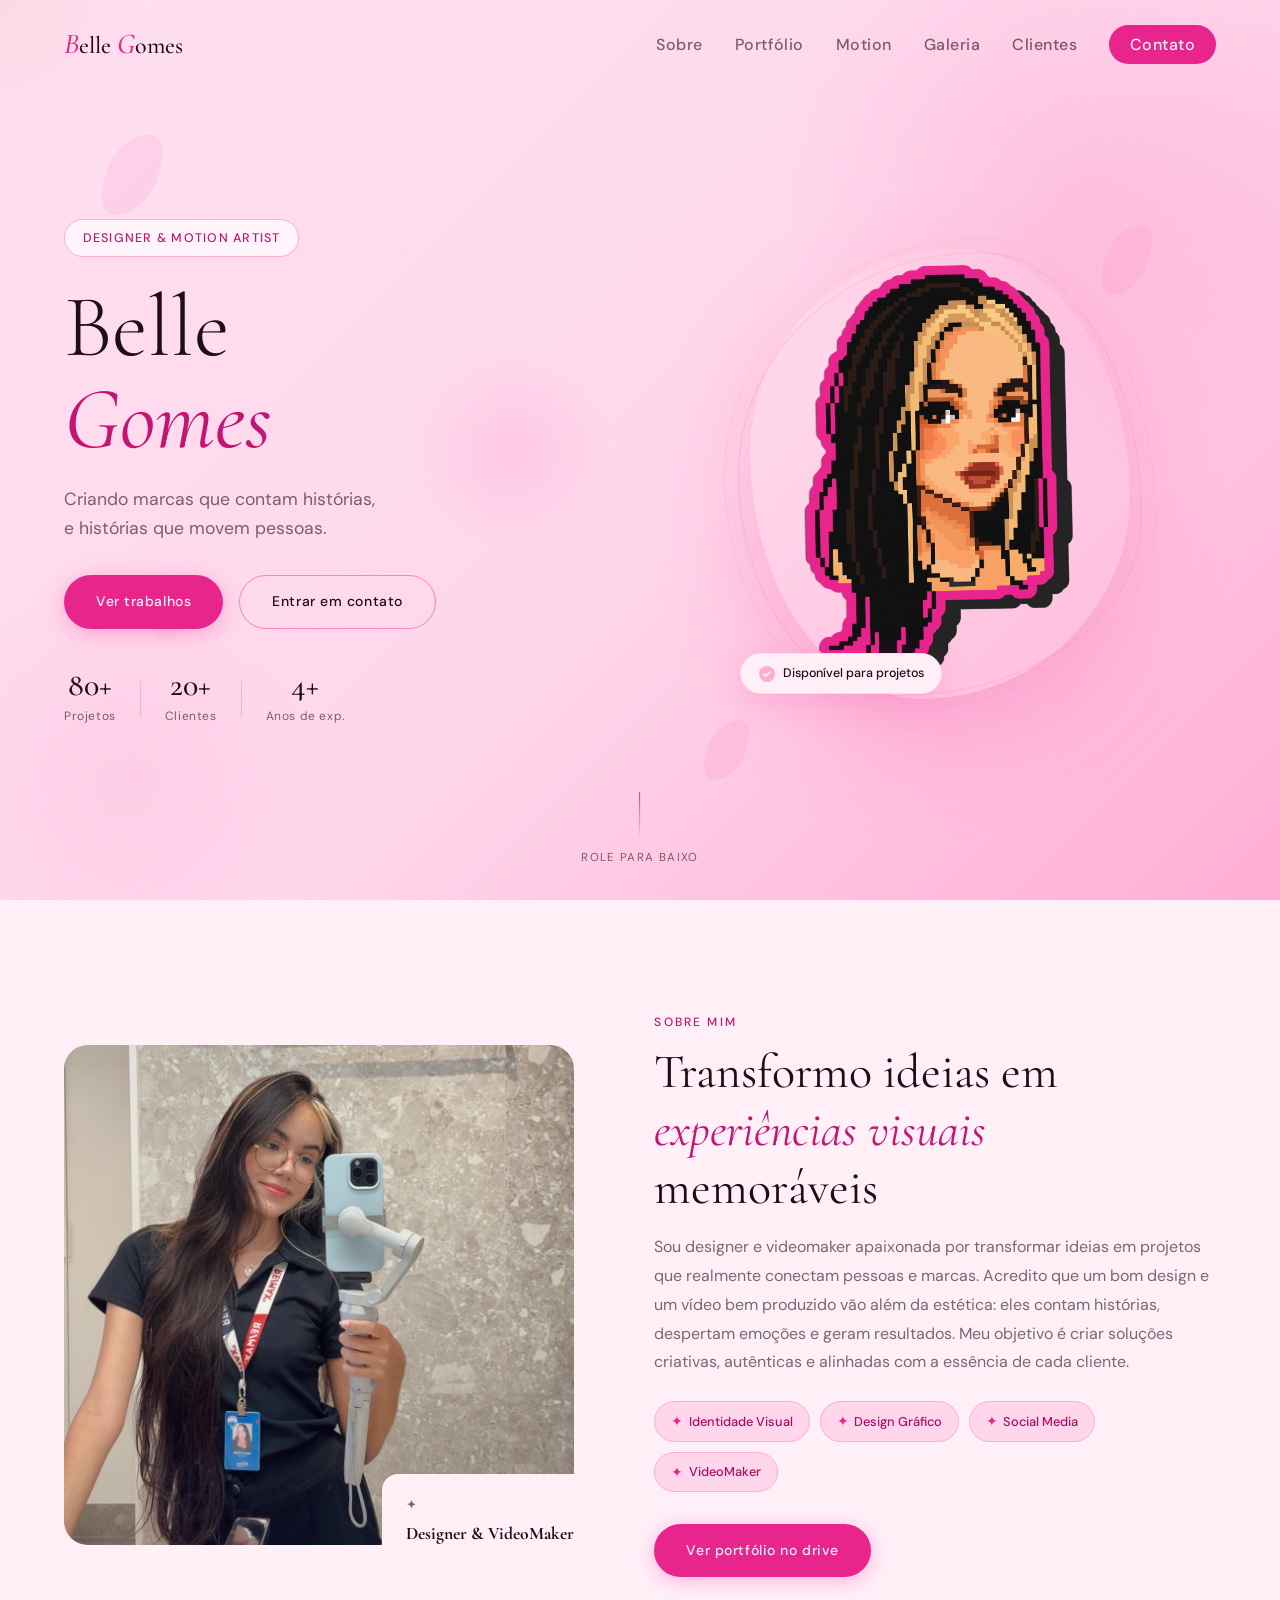
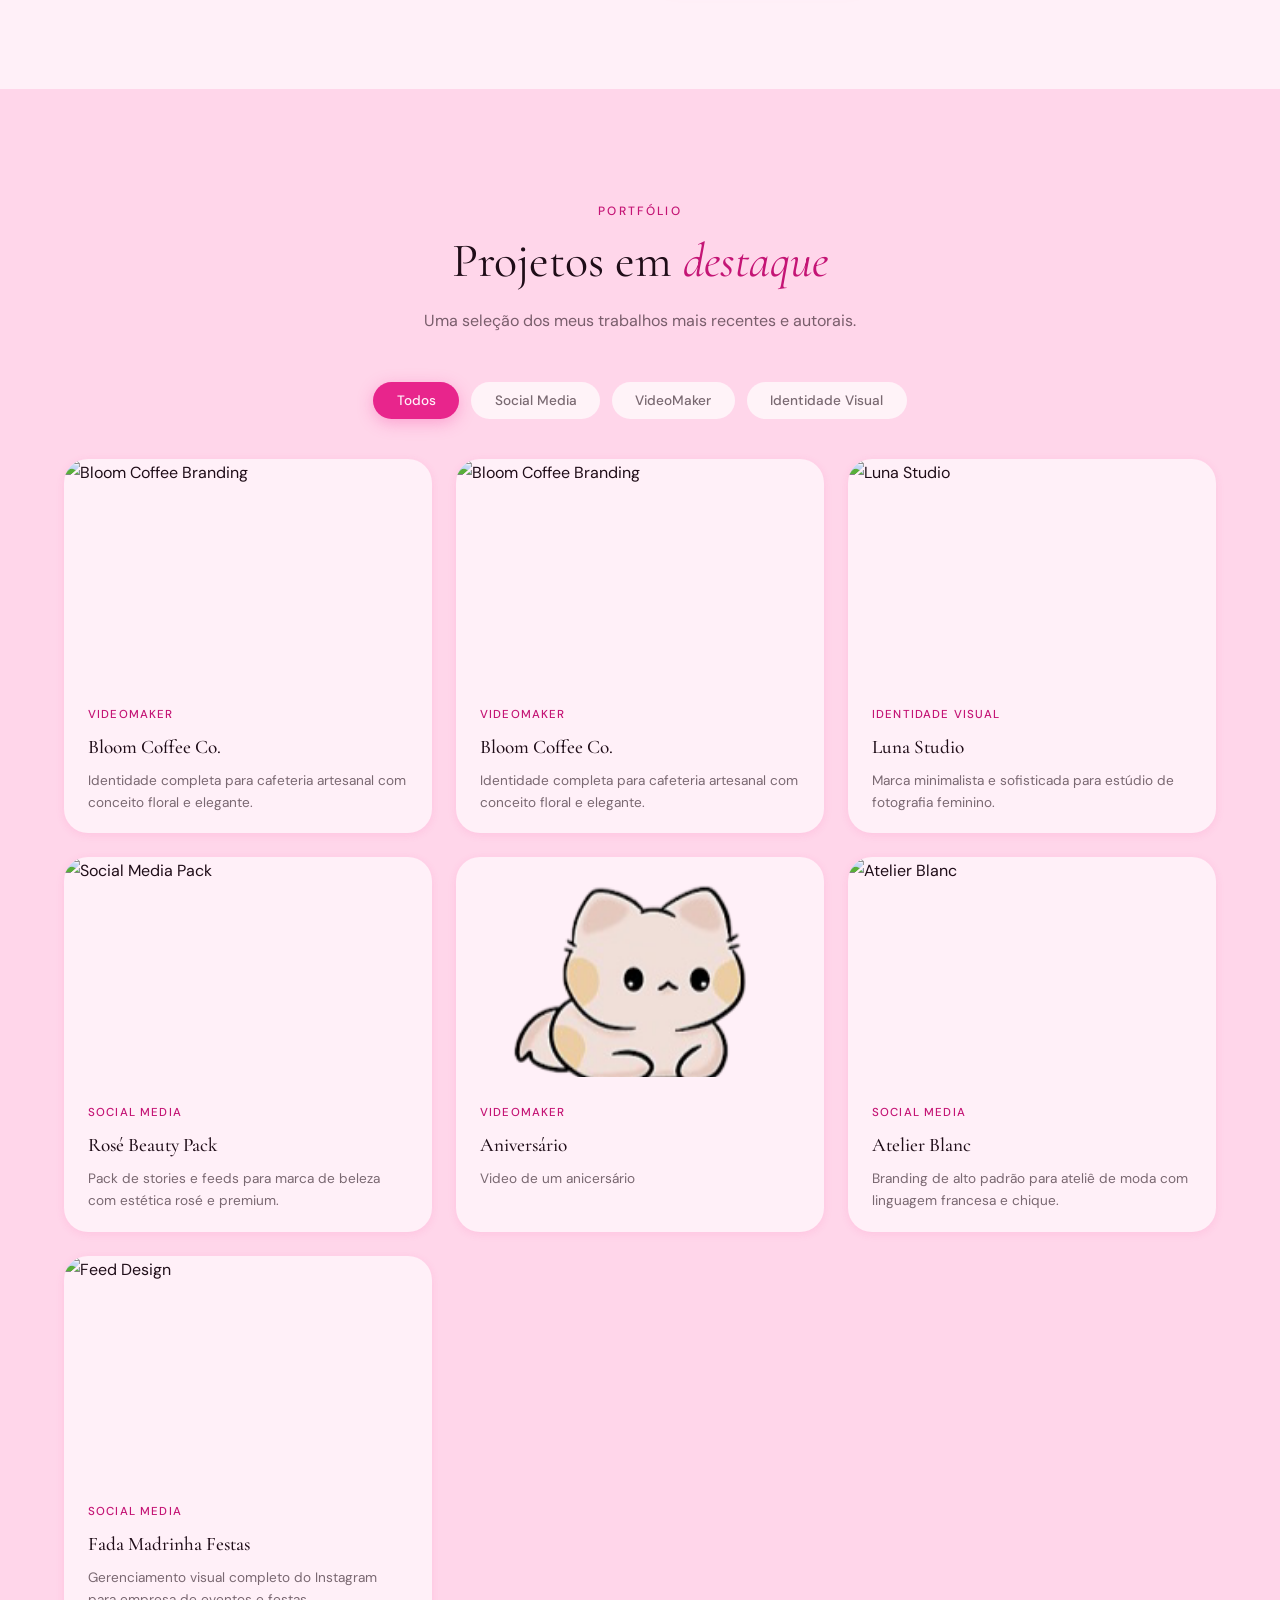
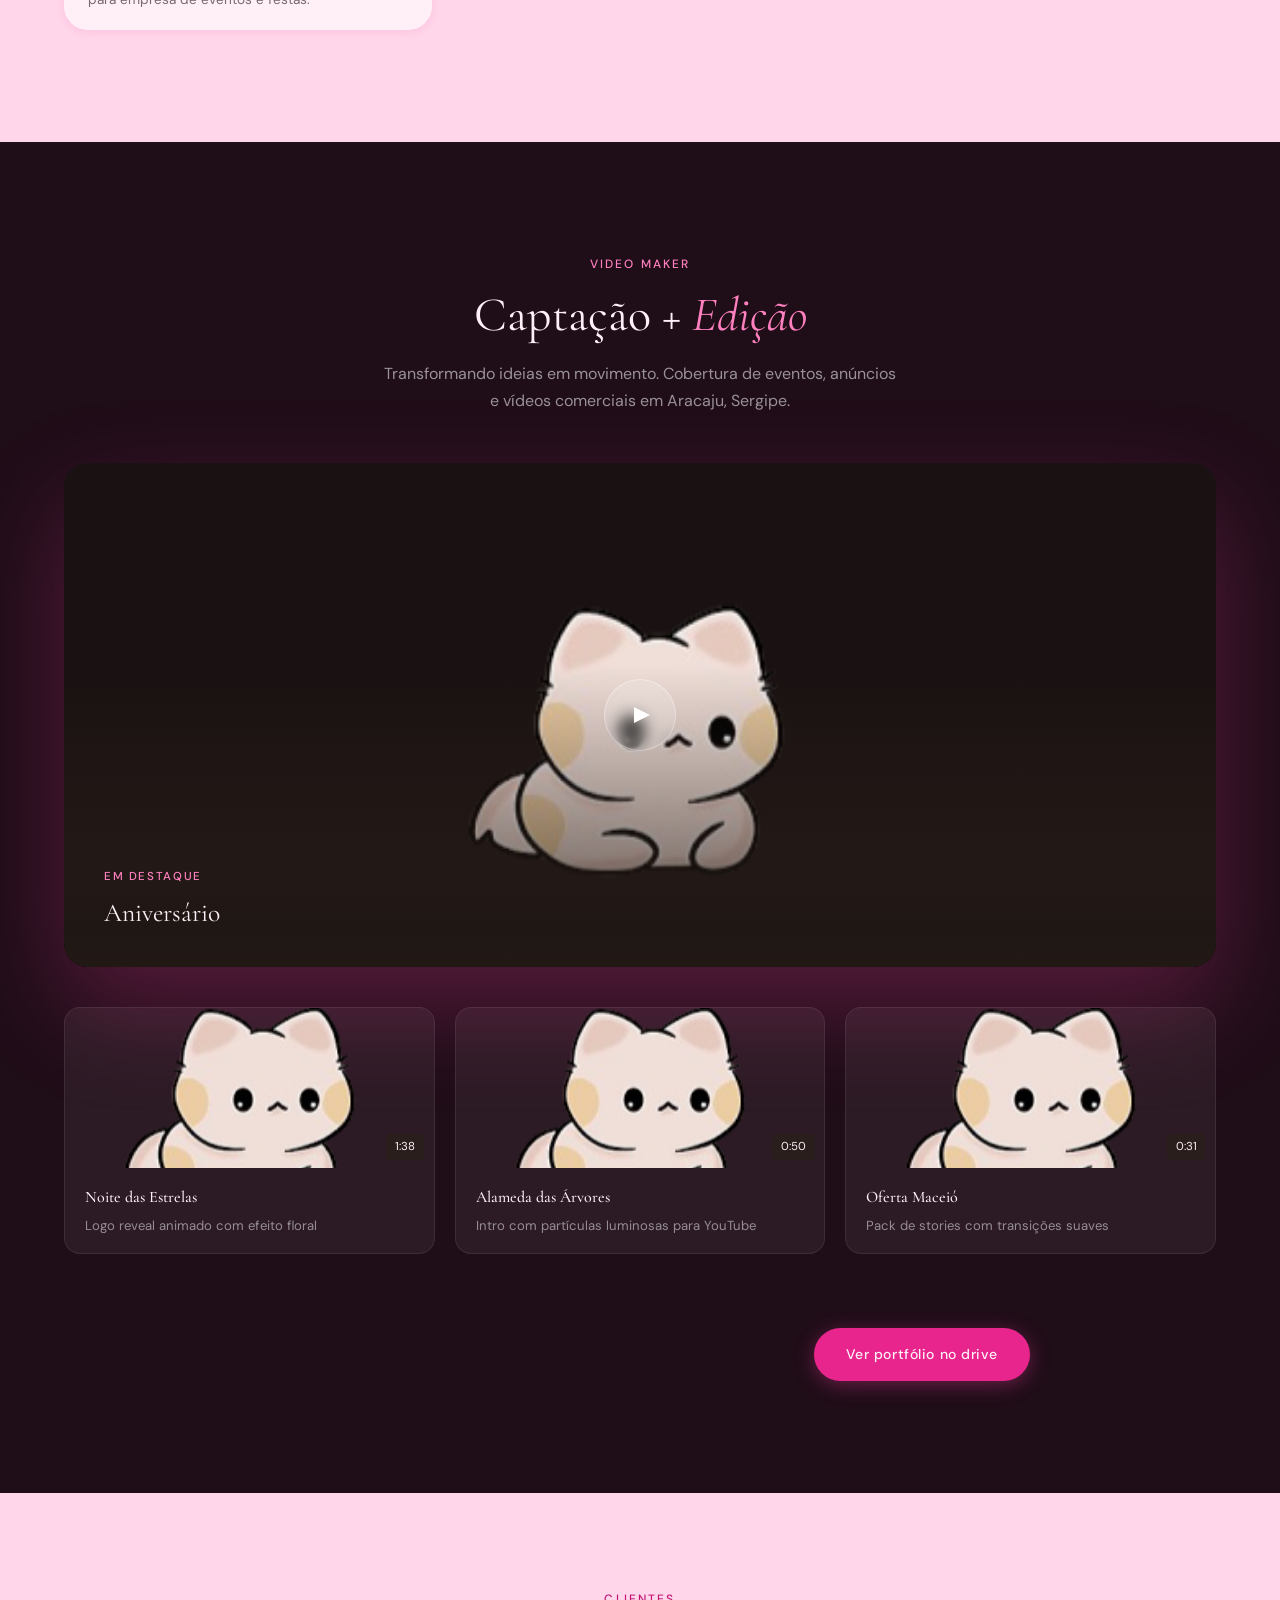
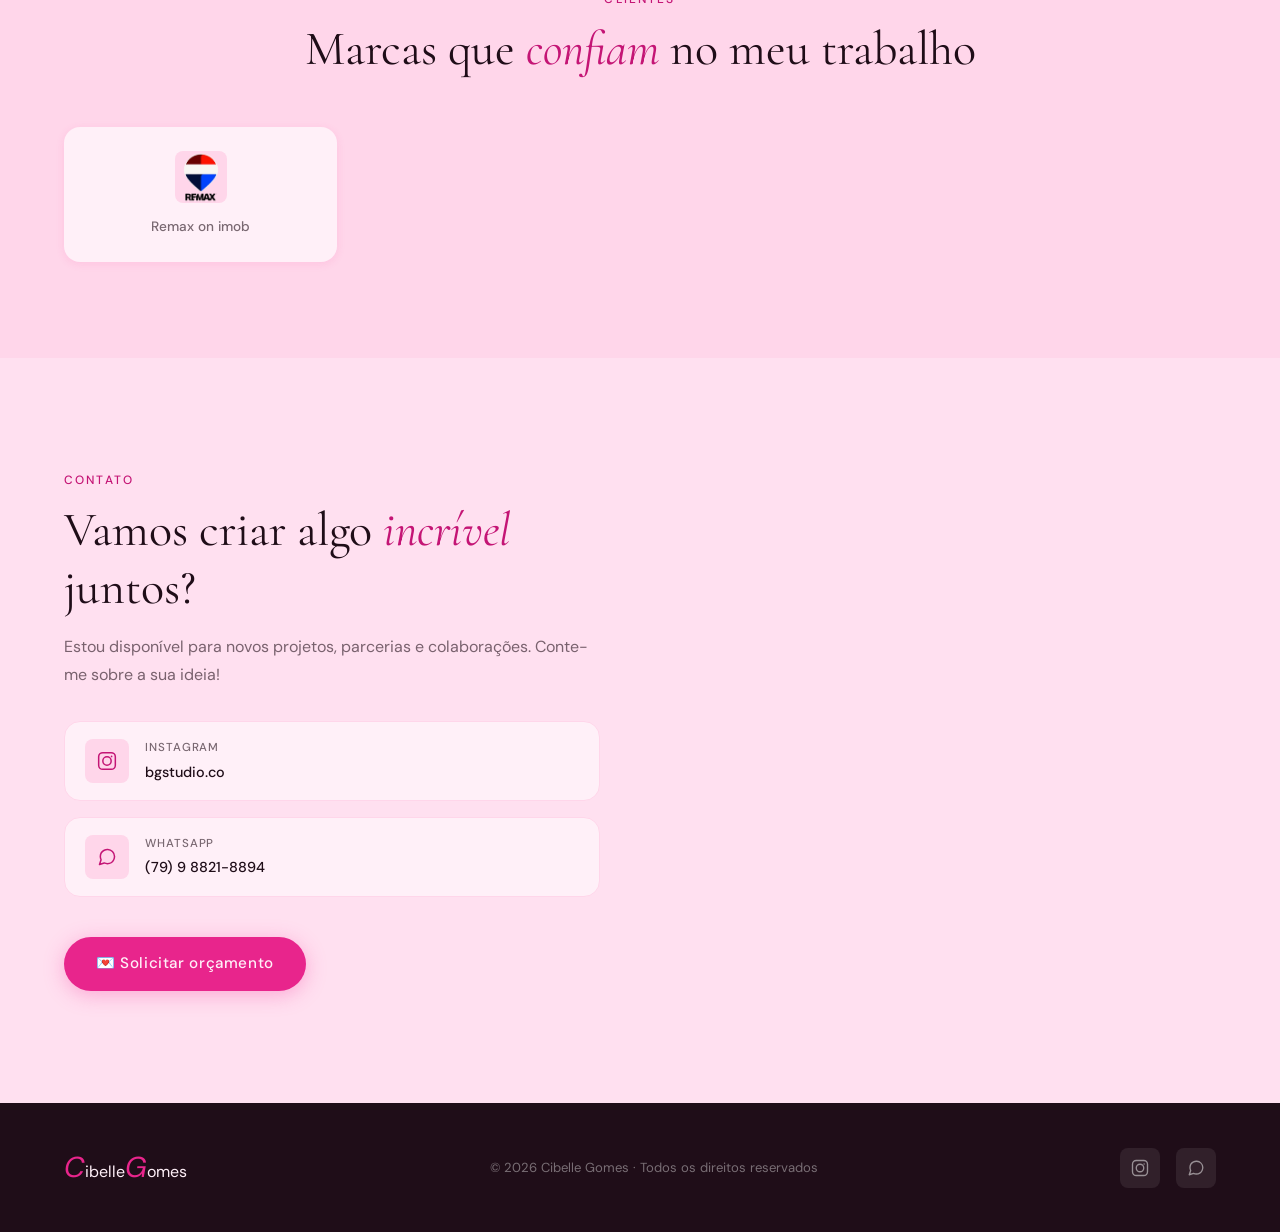
==== commit dca7fb7a: "Atualizações gerais nos botões" ====
--- a/BG-Studio-main/index.html
+++ b/BG-Studio-main/index.html
@@ -88,7 +88,7 @@
         <img src="imagens/bg.png" alt="Cibelle Gomes — Designer" class="hero__avatar" />
         <div class="hero__avatar-badge">
           <svg width="16" height="16" viewBox="0 0 16 16" fill="none">
-            <circle cx="8" cy="8" r="8" fill="#e8a598" />
+            <circle cx="8" cy="8" r="8" fill="#ffadd5" />
             <path d="M5 8l2 2 4-4" stroke="#fff" stroke-width="1.5" stroke-linecap="round" stroke-linejoin="round" />
           </svg>
           Disponível para projetos
@@ -128,7 +128,7 @@
             <div class="esp-tag"><span>✦</span> Social Media</div>
             <div class="esp-tag"><span>✦</span> VideoMaker</div>
           </div>
-          <a href="#portfolio" class="btn btn--primary reveal">Ver portfólio</a>
+          <a href='https://drive.google.com/drive/folders/1r50ML6rkU6srx0G1vc8RlHDyrKVTONNQ?usp=drive_link' target="_blank" class="btn btn--primary reveal">Ver portfólio no drive</a>
         </div>
       </div>
     </div>
@@ -152,7 +152,7 @@
 
       <div class="portfolio__grid" id="portfolioGrid">
 
-        <div class="project-card reveal" data-category="identidade" data-project="0">
+        <div class="project-card reveal" data-category="social" data-project="0">
           <div class="project-card__img-wrap">
             <img src="título"
               alt="Bloom Coffee Branding" class="project-card__img" />
@@ -168,7 +168,23 @@
           </div>
         </div>
 
-        <div class="project-card reveal" data-category="identidade" data-project="1">
+         <div class="project-card reveal" data-category="social" data-project="0">
+          <div class="project-card__img-wrap">
+            <img src="título"
+              alt="Bloom Coffee Branding" class="project-card__img" />
+            <div class="project-card__overlay">
+              <button class="project-card__btn">Ver projeto</button>
+            </div>
+          </div>
+          <div class="project-card__info">
+            <span class="project-card__cat">VideoMaker</span>
+            <h3 class="project-card__title">Bloom Coffee Co.</h3>
+            <p class="project-card__desc">Identidade completa para cafeteria artesanal com conceito floral e elegante.
+            </p>
+          </div>
+        </div>
+
+        <div class="project-card reveal" data-category="social" data-project="1">
           <div class="project-card__img-wrap">
             <img src="https://images.unsplash.com/photo-1561070791-2526d30994b5?w=600&q=80" alt="Luna Studio"
               class="project-card__img" />
@@ -183,7 +199,7 @@
           </div>
         </div>
 
-        <div class="project-card reveal" data-category="social" data-project="2">
+        <div class="project-card reveal" data-category="maker" data-project="2">
           <div class="project-card__img-wrap">
             <img src="https://images.unsplash.com/photo-1611532736597-de2d4265fba3?w=600&q=80" alt="Social Media Pack"
               class="project-card__img" />
@@ -213,7 +229,7 @@
           </div>
         </div>
 
-        <div class="project-card reveal" data-category="social" data-project="4">
+        <div class="project-card reveal" data-category="maker" data-project="4">
           <div class="project-card__img-wrap">
             <img src="https://images.unsplash.com/photo-1588345921523-c2dcdb7f1dcd?w=600&q=80" alt="Atelier Blanc"
               class="project-card__img" />
@@ -230,7 +246,7 @@
           </div>
         </div>
 
-        <div class="project-card reveal" data-category="social" data-project="5">
+        <div class="project-card reveal" data-category="identidade" data-project="5">
           <div class="project-card__img-wrap">
             <img src="https://images.unsplash.com/photo-1533750349088-cd871a92f312?w=600&q=80" alt="Feed Design"
               class="project-card__img" />
@@ -250,7 +266,7 @@
     </div>
   </section>
 
-  <!-- ========== VÍDEOS / MOTION ========== -->
+  <!-- ========== VIDEOMAKER ========== -->
   <section class="videos" id="videos">
     <div class="container">
       <div class="section-header reveal">
@@ -332,7 +348,17 @@
         </div>
       </div>
     </div>
+
+<div class="videos__button">
+  <a href="https://drive.google.com/drive/folders/1r50ML6rkU6srx0G1vc8RlHDyrKVTONNQ?usp=drive_link"
+     target="_blank"
+     class="btn btn--primary reveal">
+    Ver portfólio no drive
+  </a>
+</div>
+
   </section>
+  
 
   <!-- ========== CLIENTES ========== -->
   <section class="clientes" id="clientes">
--- a/BG-Studio-main/style.css
+++ b/BG-Studio-main/style.css
@@ -125,6 +125,18 @@
   background: var(--rose-400);
   color: var(--white);
   box-shadow: 0 4px 20px rgba(245,64,160,.35);
+
+  display: inline-flex;
+  width: fit-content;
+  margin-left: 0;
+}
+
+.videos__button {
+  margin-top: 24px;
+  display: flex;
+  justify-content: flex-end;
+  padding-right: 250px;
+  padding-top: 50px;
 }
 
 .btn--primary:hover {
